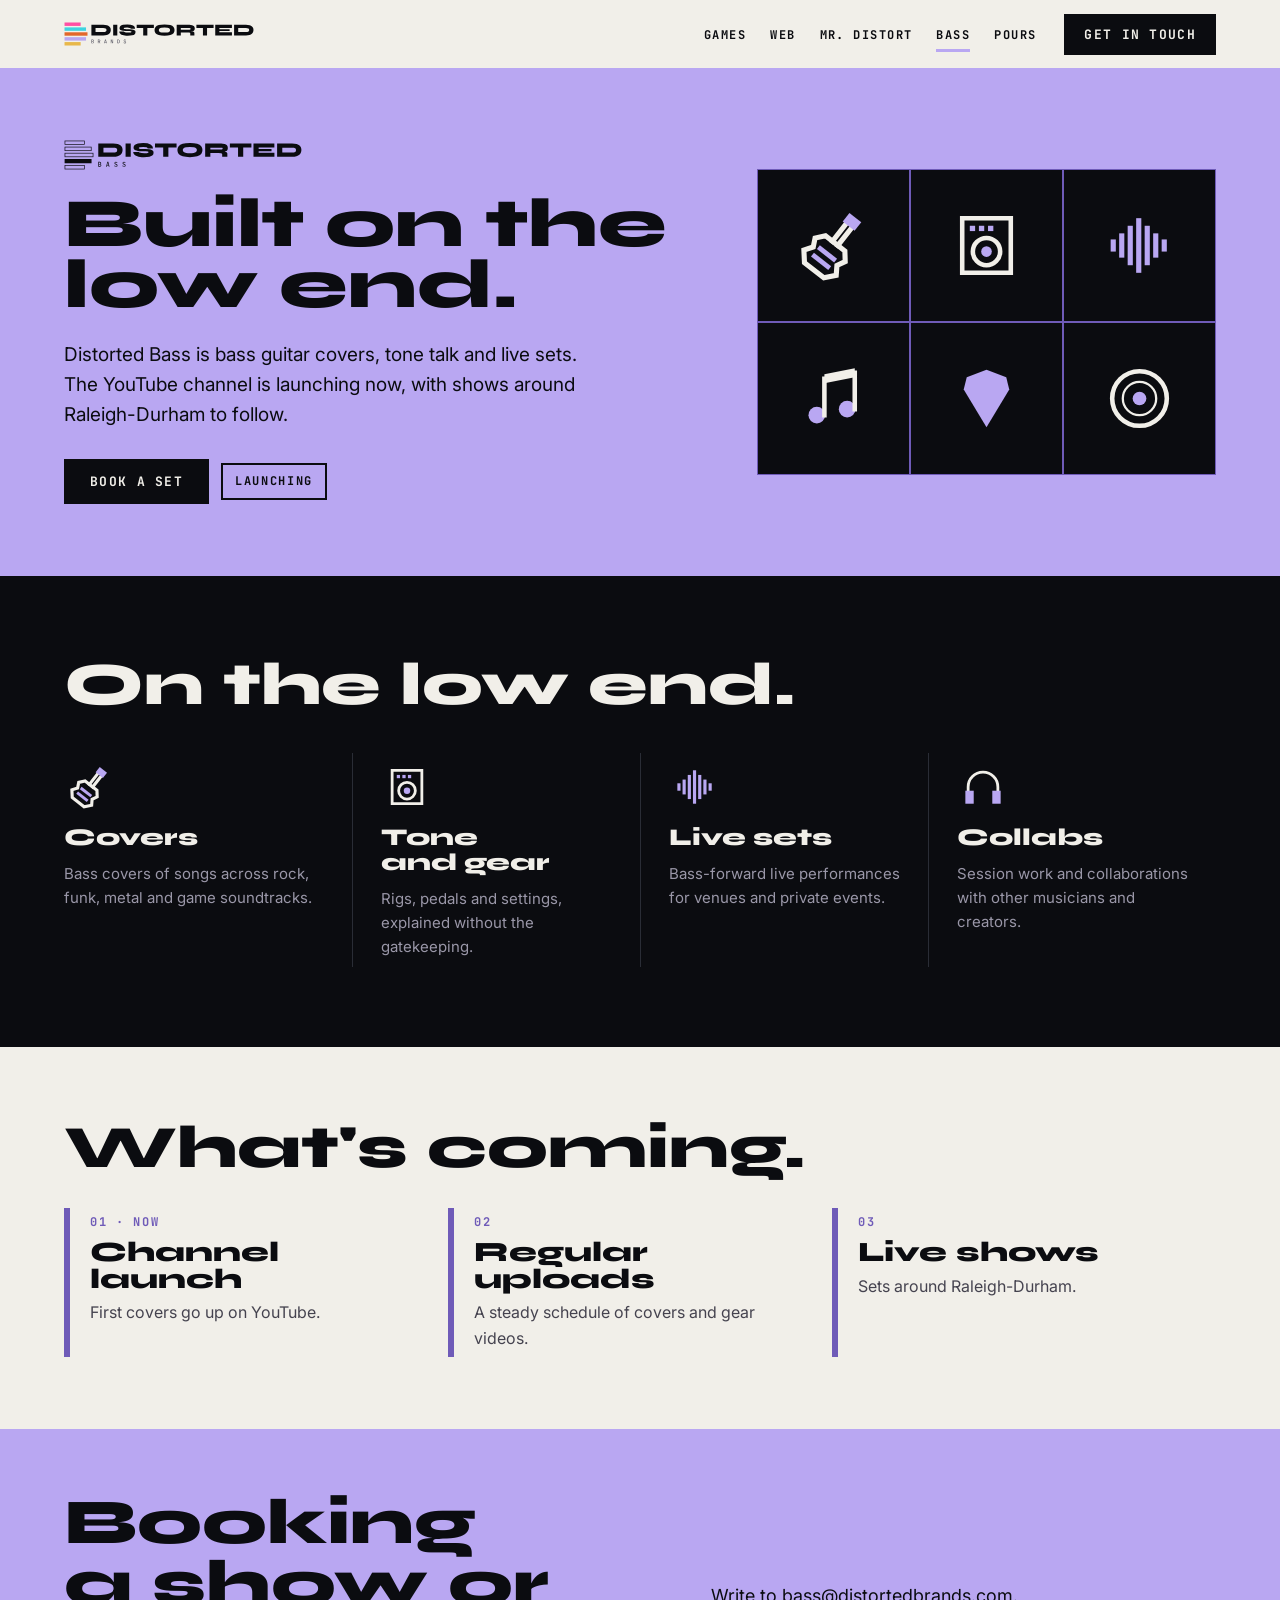
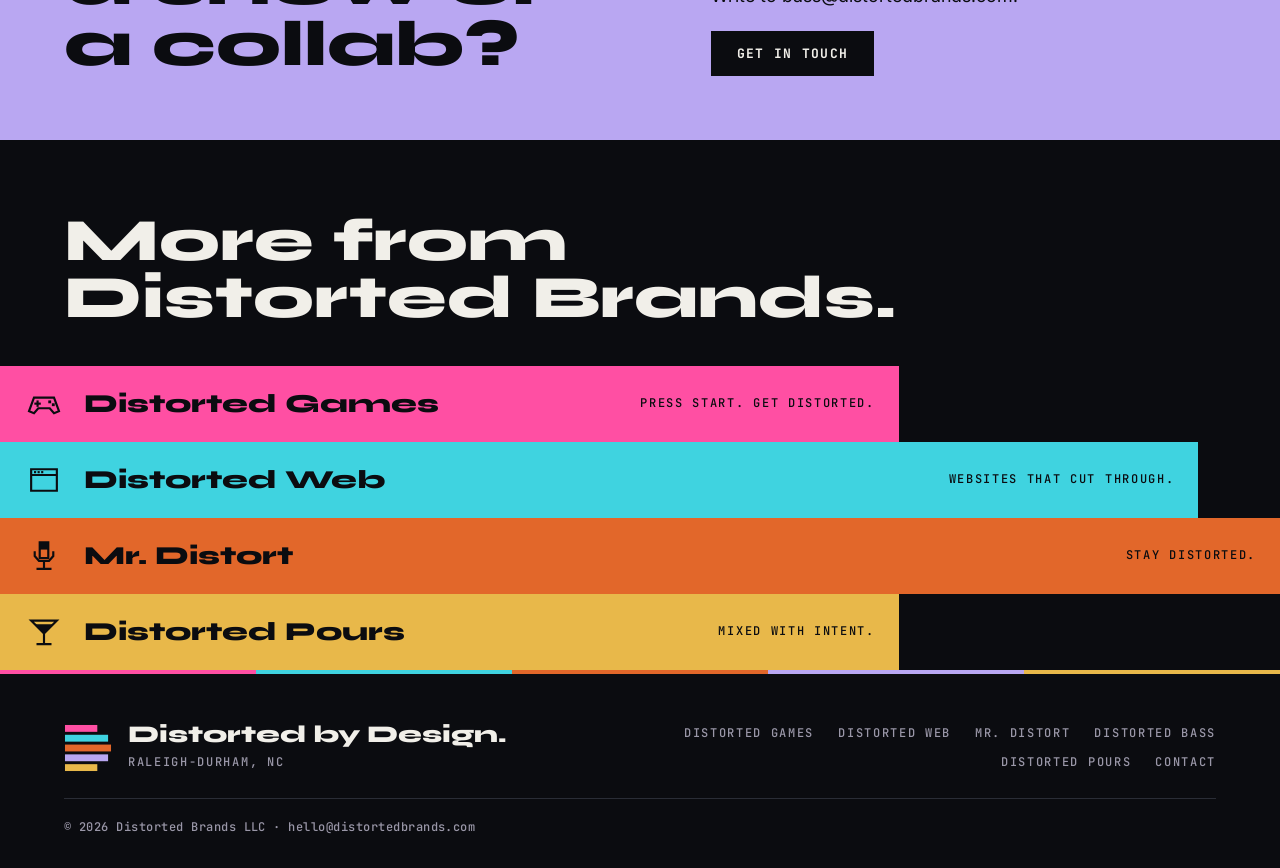
==== bass/index.html @ dc7b3788 "First build of distortedbrands.com (Spectrum look) Home, five brand pages, contact with Netlify Form" ====
<!DOCTYPE html>
<html lang="en">
<head>
  <meta charset="UTF-8">
  <meta name="viewport" content="width=device-width, initial-scale=1, viewport-fit=cover">
  <title>Distorted Bass · Distorted Brands</title>
  <meta name="description" content="Distorted Bass: bass guitar covers, gear talk and live sets from Raleigh-Durham, NC. Built on the low end.">
  <meta name="theme-color" content="#B9A7F2">
  <link rel="canonical" href="https://distortedbrands.com/bass/">
  <meta property="og:type" content="website">
  <meta property="og:title" content="Distorted Bass · Distorted Brands">
  <meta property="og:description" content="Distorted Bass: bass guitar covers, gear talk and live sets from Raleigh-Durham, NC. Built on the low end.">
  <meta property="og:url" content="https://distortedbrands.com/bass/">
  <meta property="og:image" content="https://distortedbrands.com/assets/social/distorted-bass-link-preview.png">
  <meta name="twitter:card" content="summary_large_image">
  <link rel="icon" href="/favicon.ico" sizes="any">
  <link rel="icon" href="/assets/icon.svg" type="image/svg+xml">
  <link rel="apple-touch-icon" href="/assets/apple-touch-icon.png">
  <link rel="preconnect" href="https://fonts.googleapis.com"><link rel="preconnect" href="https://fonts.gstatic.com" crossorigin><link href="https://fonts.googleapis.com/css2?family=Syne:wght@700;800&family=Inter:wght@400;500;600&family=JetBrains+Mono:wght@500;700&display=swap" rel="stylesheet">
  <link rel="stylesheet" href="/css/site.css">
</head>
<body>
<a class="skip" href="#main">Skip to content</a>
<header class="site-nav">
  <div class="wrap">
    <a class="logo" href="/" aria-label="Distorted Brands home"><img src="/assets/logos/distorted-brands-horizontal-color-on-light.svg" alt="Distorted Brands" width="190" height="24"></a>
    <button class="menu-btn" type="button" aria-expanded="false" aria-controls="menu"><span></span><span></span><span></span><b class="sr">Menu</b></button>
    <nav id="menu" aria-label="Main">
      <ul><li><a href="/games/" style="--c:#FF4FA3">Games</a></li><li><a href="/web/" style="--c:#3FD3E0">Web</a></li><li><a href="/mr-distort/" style="--c:#E2672A">Mr. Distort</a></li><li><a href="/bass/" style="--c:#B9A7F2" aria-current="page">Bass</a></li><li><a href="/pours/" style="--c:#E8B84A">Pours</a></li></ul>
      <a class="btn" href="/contact/">Get in touch</a>
    </nav>
  </div>
</header>
<main id="main">
<section class="bhero" style="--c:#B9A7F2;--deep:#6F5BB8">
  <div class="wrap">
    <div class="bhero-copy">
      <img class="bhero-logo" src="/assets/logos/distorted-bass-horizontal-black.svg" alt="Distorted Bass" height="30">
      <h1>Built on the low end.</h1>
      <p>Distorted Bass is bass guitar covers, tone talk and live sets. The YouTube channel is launching now, with shows around Raleigh-Durham to follow.</p>
      <div class="row"><a class="btn " href="/contact/?topic=bass">Book a set</a><span class="status mono">Launching</span></div>
    </div>
    <div class="tiles" aria-hidden="true"><div><img src="/assets/icons/distorted-bass-icon-bass-guitar-color-on-dark.svg" alt="" width="64" height="64"></div><div><img src="/assets/icons/distorted-bass-icon-amp-color-on-dark.svg" alt="" width="64" height="64"></div><div><img src="/assets/icons/distorted-bass-icon-sound-wave-color-on-dark.svg" alt="" width="64" height="64"></div><div><img src="/assets/icons/distorted-bass-icon-notes-color-on-dark.svg" alt="" width="64" height="64"></div><div><img src="/assets/icons/distorted-bass-icon-pick-color-on-dark.svg" alt="" width="64" height="64"></div><div><img src="/assets/icons/distorted-bass-icon-vinyl-color-on-dark.svg" alt="" width="64" height="64"></div></div>
  </div>
</section><section class="block">
  <div class="wrap"><h2 class="t">On the low end.</h2><div class="cards" style="--c:#B9A7F2"><div><img src="/assets/icons/distorted-bass-icon-bass-guitar-color-on-dark.svg" alt="" width="52" height="52"><h3>Covers</h3><p>Bass covers of songs across rock, funk, metal and game soundtracks.</p></div><div><img src="/assets/icons/distorted-bass-icon-amp-color-on-dark.svg" alt="" width="52" height="52"><h3>Tone and gear</h3><p>Rigs, pedals and settings, explained without the gatekeeping.</p></div><div><img src="/assets/icons/distorted-bass-icon-sound-wave-color-on-dark.svg" alt="" width="52" height="52"><h3>Live sets</h3><p>Bass-forward live performances for venues and private events.</p></div><div><img src="/assets/icons/distorted-bass-icon-headphones-color-on-dark.svg" alt="" width="52" height="52"><h3>Collabs</h3><p>Session work and collaborations with other musicians and creators.</p></div></div></div>
</section><section class="steps" style="--deep:#6F5BB8">
  <div class="wrap"><h2 class="t">What's coming.</h2><ol><li class="now"><span class="mono">01</span><h3>Channel launch</h3><p>First covers go up on YouTube.</p></li><li><span class="mono">02</span><h3>Regular uploads</h3><p>A steady schedule of covers and gear videos.</p></li><li><span class="mono">03</span><h3>Live shows</h3><p>Sets around Raleigh-Durham.</p></li></ol></div>
</section><section class="cta" style="--c:#B9A7F2">
  <div class="wrap">
    <h2>Booking a show or a collab?</h2>
    <div><p>Write to bass@distortedbrands.com.</p><a class="btn " href="/contact/?topic=bass">Get in touch</a></div>
  </div>
</section><section class="others">
  <div class="wrap"><h2 class="t">More from Distorted Brands.</h2></div>
  <div class="others-list"><a href="/games/" style="--c:#FF4FA3;--bar:66"><img src="/assets/icons/distorted-games-icon-controller-black.svg" alt="" width="40" height="40"><span>Distorted Games</span><em class="mono">Press start. Get distorted.</em></a><a href="/web/" style="--c:#3FD3E0;--bar:88"><img src="/assets/icons/distorted-web-icon-browser-black.svg" alt="" width="40" height="40"><span>Distorted Web</span><em class="mono">Websites that cut through.</em></a><a href="/mr-distort/" style="--c:#E2672A;--bar:94"><img src="/assets/icons/mr-distort-icon-microphone-black.svg" alt="" width="40" height="40"><span>Mr. Distort</span><em class="mono">Stay distorted.</em></a><a href="/pours/" style="--c:#E8B84A;--bar:66"><img src="/assets/icons/distorted-pours-icon-martini-black.svg" alt="" width="40" height="40"><span>Distorted Pours</span><em class="mono">Mixed with intent.</em></a></div>
</section></main>
<div class="spec" aria-hidden="true"><i></i><i></i><i></i><i></i><i></i></div>
<footer class="site-foot">
  <div class="wrap">
    <div class="foot-id">
      <img src="/assets/logos/distorted-brands-mark-color-on-dark.svg" alt="" width="48" height="48">
      <div><strong>Distorted by Design.</strong><span class="mono fog">Raleigh-Durham, NC</span></div>
    </div>
    <nav class="foot-links mono" aria-label="Brands"><a href="/games/">Distorted Games</a><a href="/web/">Distorted Web</a><a href="/mr-distort/">Mr. Distort</a><a href="/bass/">Distorted Bass</a><a href="/pours/">Distorted Pours</a><a href="/contact/">Contact</a></nav>
    <p class="mono fog legal">© 2026 Distorted Brands LLC · <a href="mailto:hello@distortedbrands.com">hello@distortedbrands.com</a></p>
  </div>
</footer>
<script src="/js/site.js"></script>
</body>
</html>
---- css/site.css ----
/* Distorted Brands — Look C "Spectrum".
   Parent is mono (ink, graphite, bone, fog). Color arrives only as full-bleed brand bands. */
:root {
  color-scheme: dark;
  --ink: #0B0C10;
  --panel: #14161c;
  --graphite: #2A2D36;
  --bone: #F1EFE9;
  --fog: #9A97A8;
  --games: #FF4FA3;
  --web: #3FD3E0;
  --distort: #E2672A;
  --bass: #B9A7F2;
  --pours: #E8B84A;
  --display: "Syne", "Arial Black", system-ui, sans-serif;
  --body: "Inter", system-ui, -apple-system, "Segoe UI", sans-serif;
  --mono: "JetBrains Mono", ui-monospace, Menlo, monospace;
  --gutter: max(24px, env(safe-area-inset-left, 0px));
}

*, *::before, *::after { box-sizing: border-box; }
html { scroll-behavior: smooth; }
body { margin: 0; background: var(--ink); color: var(--bone); font: 400 16px/1.6 var(--body); -webkit-font-smoothing: antialiased; }
img { display: block; max-width: 100%; height: auto; }
a { color: inherit; text-decoration: none; }
p { margin: 0; }
h1, h2, h3 { margin: 0; font-family: var(--display); font-weight: 800; line-height: .95; text-wrap: balance; }
:focus-visible { outline: 2px solid var(--bone); outline-offset: 3px; }
.wrap { max-width: 1200px; margin: 0 auto; padding-left: var(--gutter); padding-right: max(24px, env(safe-area-inset-right, 0px)); }
.mono { font: 500 12px/1.4 var(--mono); letter-spacing: .14em; text-transform: uppercase; }
.fog { color: var(--fog); }
.sr { position: absolute; width: 1px; height: 1px; overflow: hidden; clip: rect(0 0 0 0); white-space: nowrap; }
.hp { display: none; }
.skip { position: absolute; left: -999px; top: 8px; z-index: 50; background: var(--bone); color: var(--ink); padding: 8px 12px; }
.skip:focus { left: 8px; }
.row { display: flex; flex-wrap: wrap; align-items: center; gap: 12px; }

.spec { display: grid; grid-template-columns: repeat(5, 1fr); height: 4px; }
.spec i:nth-child(1) { background: var(--games); }
.spec i:nth-child(2) { background: var(--web); }
.spec i:nth-child(3) { background: var(--distort); }
.spec i:nth-child(4) { background: var(--bass); }
.spec i:nth-child(5) { background: var(--pours); }

/* buttons: square ends, like the bars */
.btn {
  display: inline-flex; align-items: center; justify-content: center;
  padding: 14px 24px; border: 2px solid var(--ink);
  font: 700 13px/1 var(--mono); letter-spacing: .1em; text-transform: uppercase;
  background: var(--ink); color: var(--bone); cursor: pointer;
  transition: background .15s, color .15s;
}
.btn:hover { background: transparent; color: var(--ink); }
.btn.light { background: var(--bone); color: var(--ink); border-color: var(--bone); }
.btn.light:hover { background: transparent; color: var(--bone); }
.btn.ghost { background: transparent; color: var(--bone); border-color: var(--bone); }
.btn.ghost:hover { background: var(--bone); color: var(--ink); }

/* nav */
.site-nav { position: sticky; top: 0; z-index: 20; background: var(--bone); color: var(--ink); padding-top: env(safe-area-inset-top, 0px); }
.site-nav .wrap { display: flex; align-items: center; gap: 24px; min-height: 68px; }
.logo img { width: 190px; }
.site-nav nav { margin-left: auto; display: flex; align-items: center; gap: 28px; }
.site-nav ul { display: flex; gap: 24px; list-style: none; margin: 0; padding: 0; }
.site-nav ul a { font: 700 12px var(--mono); letter-spacing: .12em; text-transform: uppercase; padding-block: 6px; border-bottom: 3px solid transparent; }
.site-nav ul a:hover, .site-nav ul a[aria-current] { border-bottom-color: var(--c); }
.site-nav .btn { padding: 12px 18px; }
.site-nav .btn[aria-current] { background: transparent; color: var(--ink); }
.menu-btn { display: none; margin-left: auto; width: 44px; height: 44px; background: none; border: 0; padding: 10px; cursor: pointer; }
.menu-btn span { display: block; height: 3px; margin-block: 5px; background: var(--ink); }
.menu-btn span:nth-child(1) { width: 66%; } .menu-btn span:nth-child(2) { width: 94%; } .menu-btn span:nth-child(3) { width: 66%; }
@media (max-width: 960px) {
  .menu-btn { display: block; }
  .site-nav nav { display: none; position: absolute; left: 0; right: 0; top: 100%; background: var(--bone); flex-direction: column; align-items: stretch; gap: 0; padding: 8px var(--gutter) 24px; border-top: 1px solid #d6d3cb; }
  .site-nav nav.open { display: flex; }
  .site-nav ul { flex-direction: column; gap: 0; }
  .site-nav ul a { display: block; padding: 14px 0 14px 14px; border-bottom: 0; border-left: 6px solid var(--c); margin-bottom: 6px; font-size: 14px; }
  .site-nav .btn { margin-top: 12px; }
  .logo img { width: 160px; }
}

/* home hero */
.hero { display: grid; grid-template-columns: minmax(0, 1fr) minmax(0, 1fr); min-height: 600px; }
.hero-copy { padding: 64px 40px 56px max(var(--gutter), calc((100vw - 1200px) / 2 + 24px)); display: flex; flex-direction: column; justify-content: space-between; gap: 40px; }
.hero h1 { font-size: clamp(40px, 4.6vw, 72px); line-height: .88; }
.hero-copy p { font-size: 19px; color: var(--fog); max-width: 40ch; margin-block: 24px 28px; }
.hero-bars { display: grid; grid-template-rows: repeat(5, 1fr); }
.hero-bars a { display: flex; align-items: center; gap: 20px; padding: 18px 36px; min-height: 76px; background: var(--c); color: var(--ink); width: calc(var(--bar) / 94 * 100%); transition: width .25s ease; }
.hero-bars a:hover { width: 100%; }
.hero-bars img { width: 44px; }
.hero-bars span { font: 800 clamp(22px, 2.4vw, 32px)/1 var(--display); }
.hero-bars i { margin-left: auto; font-style: normal; font: 700 20px var(--mono); }
@media (max-width: 860px) {
  .hero { grid-template-columns: minmax(0, 1fr); min-height: 0; }
  .hero-copy { padding: 48px var(--gutter) 48px; }
  .hero-bars a { min-height: 64px; padding: 14px var(--gutter); }
}

/* brand bands */
.band { display: block; background: var(--c); color: var(--ink); }
.band .wrap { display: grid; grid-template-columns: 88px minmax(0, 1.1fr) minmax(0, 1.3fr) auto; gap: 40px; align-items: center; padding-block: 44px; }
.band h2 { font-size: clamp(32px, 3.6vw, 46px); }
.band .tag { font: 800 21px/1.2 var(--display); margin-bottom: 4px; }
.band-meta { display: grid; gap: 4px; text-align: right; font-weight: 700; }
.band .go { margin-top: 8px; }
.band:hover .go { text-decoration: underline; text-underline-offset: 4px; }
@media (max-width: 860px) {
  .band .wrap { grid-template-columns: 56px 1fr; gap: 16px 20px; padding-block: 32px; }
  .band-icon { width: 56px; }
  .band-copy, .band-meta { grid-column: 1 / -1; }
  .band-meta { text-align: left; grid-auto-flow: column; justify-content: start; gap: 20px; }
}

/* generic sections */
.block { padding-block: 80px; }
h2.t { font-size: clamp(36px, 5vw, 60px); margin-bottom: 40px; }
.paths { display: grid; grid-template-columns: repeat(3, 1fr); }
.paths > div { display: grid; gap: 14px; align-content: start; padding: 40px 32px; border-left: 1px solid var(--graphite); }
.paths > div:first-child { border-left: 0; padding-left: 0; }
.paths img { width: 56px; }
.paths h3 { font-size: 28px; }
.paths p { color: var(--fog); }
.addr { color: var(--c); text-transform: none; letter-spacing: .02em; font-size: 14px; }
.addr:hover { text-decoration: underline; }
@media (max-width: 860px) {
  .paths { grid-template-columns: 1fr; }
  .paths > div { padding: 28px 0; border-left: 0; border-top: 1px solid var(--graphite); }
}

/* brand page hero */
.bhero { background: var(--c); color: var(--ink); }
.bhero .wrap { display: grid; grid-template-columns: minmax(0, 1.25fr) minmax(0, .9fr); gap: 56px; align-items: center; padding-block: 72px; }
.bhero-logo { height: 30px; width: auto; }
.bhero h1 { font-size: clamp(38px, 5.4vw, 84px); line-height: .88; margin-block: 24px; }
.bhero p { font-size: 19px; max-width: 44ch; margin-bottom: 28px; }
.status { padding: 8px 12px; border: 2px solid var(--ink); font-weight: 700; }
.tiles { display: grid; grid-template-columns: repeat(3, 1fr); }
.tiles div { aspect-ratio: 1; display: grid; place-items: center; background: var(--ink); border: 1px solid var(--deep); }
.tiles img { width: 56%; }
@media (max-width: 860px) {
  .bhero .wrap { grid-template-columns: minmax(0, 1fr); padding-block: 48px; gap: 40px; }
  .tiles { max-width: 360px; }
}

.cards { display: grid; grid-template-columns: repeat(4, 1fr); }
.cards > div { display: grid; gap: 12px; align-content: start; padding: 8px 28px 8px 28px; border-left: 1px solid var(--graphite); }
.cards > div:first-child { padding-left: 0; border-left: 0; }
.cards img { width: 52px; }
.cards h3 { font-size: 24px; line-height: 1.05; }
.cards p { color: var(--fog); font-size: 15px; }
@media (max-width: 960px) {
  .cards { grid-template-columns: 1fr 1fr; gap: 40px 0; }
  .cards > div:nth-child(3) { padding-left: 0; border-left: 0; }
}
@media (max-width: 560px) {
  .cards { grid-template-columns: 1fr; gap: 32px; }
  .cards > div { padding: 0; border-left: 0; }
}

.steps { background: var(--bone); color: var(--ink); padding-block: 72px; }
.steps h2.t { margin-bottom: 12px; }
.steps .note { color: #5d5b68; margin-bottom: 32px; }
.steps ol { list-style: none; margin: 32px 0 0; padding: 0; display: grid; grid-auto-flow: column; grid-auto-columns: 1fr; }
.steps li { border-left: 6px solid var(--deep); padding: 6px 24px 6px 20px; display: grid; gap: 8px; align-content: start; }
.steps li span { color: var(--deep); font-weight: 700; }
.steps li.now span::after { content: " · Now"; }
.steps li h3 { font-size: 28px; }
.steps li p { color: #45434f; }
@media (max-width: 760px) { .steps ol { grid-auto-flow: row; gap: 28px; } }

.works { display: grid; grid-template-columns: repeat(2, 1fr); }
.work { display: grid; gap: 6px; padding: 28px; background: var(--c); color: var(--ink); }
.work .shot { aspect-ratio: 16 / 9; background: var(--ink); margin-bottom: 14px; background-image: linear-gradient(#22252e 1px, transparent 1px); background-size: 100% 16px; }
.work h3 { font-size: 26px; }
a.work:hover h3 { text-decoration: underline; }
@media (max-width: 700px) { .works { grid-template-columns: 1fr; } }

.plats { display: grid; grid-template-columns: repeat(auto-fill, minmax(220px, 1fr)); gap: 1px; background: var(--graphite); border: 1px solid var(--graphite); }
.plats a { display: grid; gap: 6px; padding: 24px; background: var(--ink); position: relative; }
.plats a:hover { background: var(--c); color: var(--ink); }
.plats a:hover .mono { color: var(--ink); }
.plats .mono { color: var(--fog); }
.plats strong { font: 800 20px var(--display); }
.plats i { position: absolute; top: 20px; right: 20px; font-style: normal; }

.cta { background: var(--c); color: var(--ink); }
.cta .wrap { display: grid; grid-template-columns: 1.2fr 1fr; gap: 40px; align-items: end; padding-block: 64px; }
.cta h2 { font-size: clamp(36px, 5vw, 64px); }
.cta p { font-size: 18px; margin-bottom: 20px; }
@media (max-width: 760px) { .cta .wrap { grid-template-columns: 1fr; } }

.others { padding-top: 72px; }
.others-list a { display: flex; align-items: center; gap: 20px; padding: 18px var(--gutter); background: var(--c); color: var(--ink); width: calc(var(--bar) / 94 * 100%); min-width: min(100%, 520px); margin-bottom: 0; transition: width .25s ease; }
.others-list a:hover { width: 100%; }
.others-list img { width: 40px; }
.others-list span { font: 800 26px/1 var(--display); }
.others-list em { margin-left: auto; font-style: normal; }
@media (max-width: 760px) { .others-list a { width: 100%; } .others-list em { display: none; } }

.list-band { background: var(--c); color: var(--ink); }
.list-band .wrap { display: grid; grid-template-columns: minmax(0, 1fr) minmax(0, 1fr); gap: 40px; align-items: center; padding-block: 64px; }
.list-band h2 { font-size: clamp(36px, 5vw, 56px); margin-bottom: 12px; }
.inline-form { display: flex; gap: 0; }
.inline-form input { flex: 1; min-width: 0; padding: 14px 16px; border: 2px solid var(--ink); background: var(--bone); color: var(--ink); font: 16px var(--body); border-radius: 0; }
@media (max-width: 760px) { .list-band .wrap { grid-template-columns: minmax(0, 1fr); } }

/* contact */
.phead .wrap { display: grid; grid-template-columns: 1fr 1fr; gap: 48px; align-items: end; padding-block: 88px 56px; }
.phead h1 { font-size: clamp(64px, 10vw, 128px); line-height: .86; }
.phead p { font-size: 20px; color: var(--fog); max-width: 40ch; }
.phead.short .wrap { grid-template-columns: 1fr; gap: 24px; padding-block: 96px; }
@media (max-width: 760px) { .phead .wrap { grid-template-columns: 1fr; gap: 24px; padding-block: 56px 40px; } }

.inboxes { display: grid; grid-template-columns: repeat(5, 1fr); }
.inboxes > div { display: flex; flex-direction: column; gap: 16px; justify-content: space-between; min-height: 220px; padding: 28px 24px; background: var(--c); color: var(--ink); }
.inboxes a { font: 400 15px/1.3 var(--display); word-break: break-word; }
.inboxes a b { display: block; font-size: 30px; font-weight: 800; }
.inboxes a:hover { text-decoration: underline; }
.copy { align-self: flex-start; background: none; border: 2px solid var(--ink); color: var(--ink); padding: 6px 10px; cursor: pointer; font-weight: 700; }
.copy:hover { background: var(--ink); color: var(--bone); }
@media (max-width: 960px) { .inboxes { grid-template-columns: 1fr 1fr; } .inboxes > div { min-height: 0; } }
@media (max-width: 520px) { .inboxes { grid-template-columns: 1fr; } }

.form-wrap { display: grid; grid-template-columns: 1fr 1.5fr; gap: 56px; }
@media (max-width: 860px) { .form-wrap { grid-template-columns: 1fr; gap: 0; } }
.form { display: grid; gap: 18px; }
.form label { display: grid; gap: 8px; }
.form .two { display: grid; grid-template-columns: 1fr 1fr; gap: 18px; }
.form input, .form select, .form textarea {
  width: 100%; padding: 14px; font: 16px var(--body); color: var(--bone);
  background: var(--panel); border: 0; border-left: 4px solid var(--bone); border-radius: 0;
}
.form textarea { min-height: 160px; resize: vertical; }
.form input:focus, .form select:focus, .form textarea:focus { outline: none; background: #1b1e26; border-left-color: var(--web); }
@media (max-width: 520px) { .form .two { grid-template-columns: 1fr; } }

/* footer */
.site-foot .wrap { display: grid; grid-template-columns: auto 1fr; gap: 24px 40px; align-items: center; padding-block: 48px calc(32px + env(safe-area-inset-bottom, 0px)); }
.foot-id { display: flex; align-items: center; gap: 16px; }
.foot-id img { width: 48px; }
.foot-id strong { display: block; font: 800 24px/1.1 var(--display); }
.foot-links { display: flex; flex-wrap: wrap; justify-content: flex-end; gap: 12px 24px; color: var(--fog); }
.foot-links a:hover { color: var(--bone); }
.legal { grid-column: 1 / -1; border-top: 1px solid var(--graphite); padding-top: 20px; text-transform: none; letter-spacing: .04em; }
.legal a:hover { color: var(--bone); }
@media (max-width: 760px) { .site-foot .wrap { grid-template-columns: 1fr; } .foot-links { justify-content: flex-start; } }

@media (prefers-reduced-motion: reduce) {
  html { scroll-behavior: auto; }
  * { transition: none !important; }
}
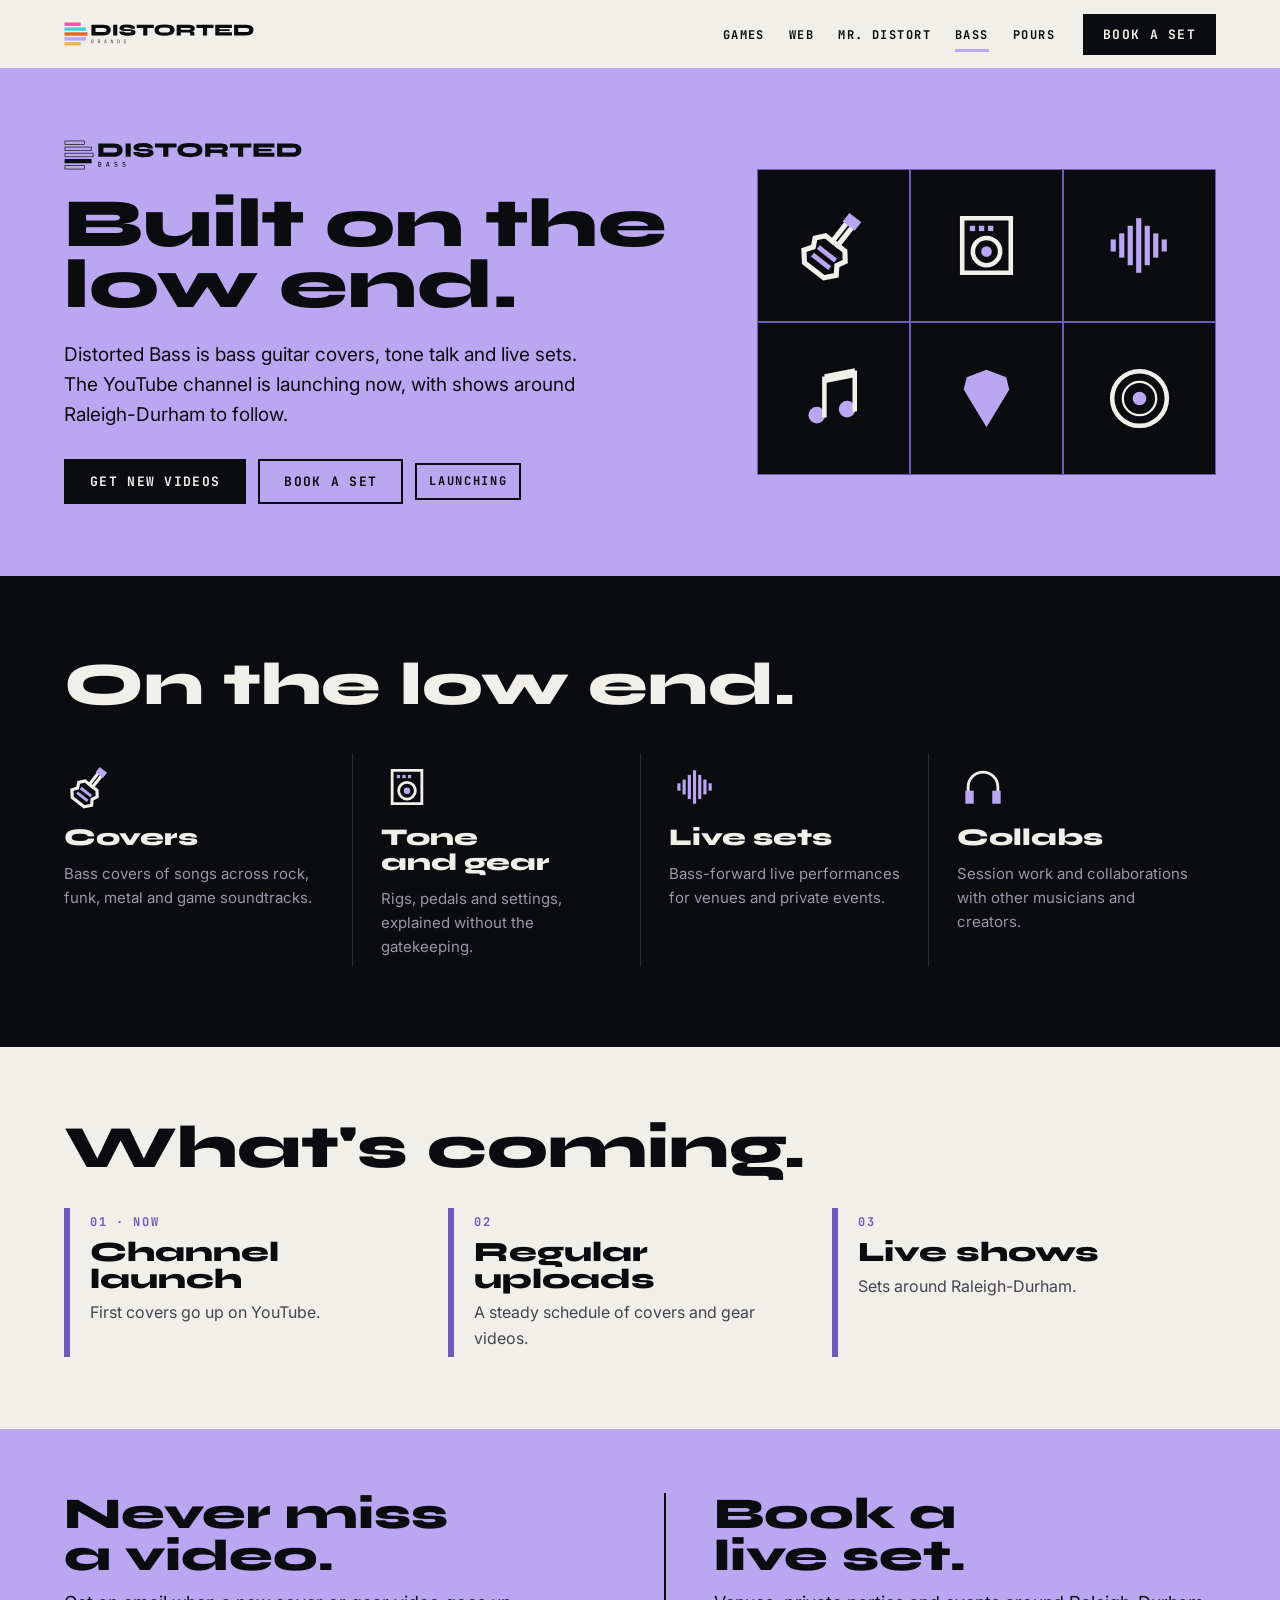
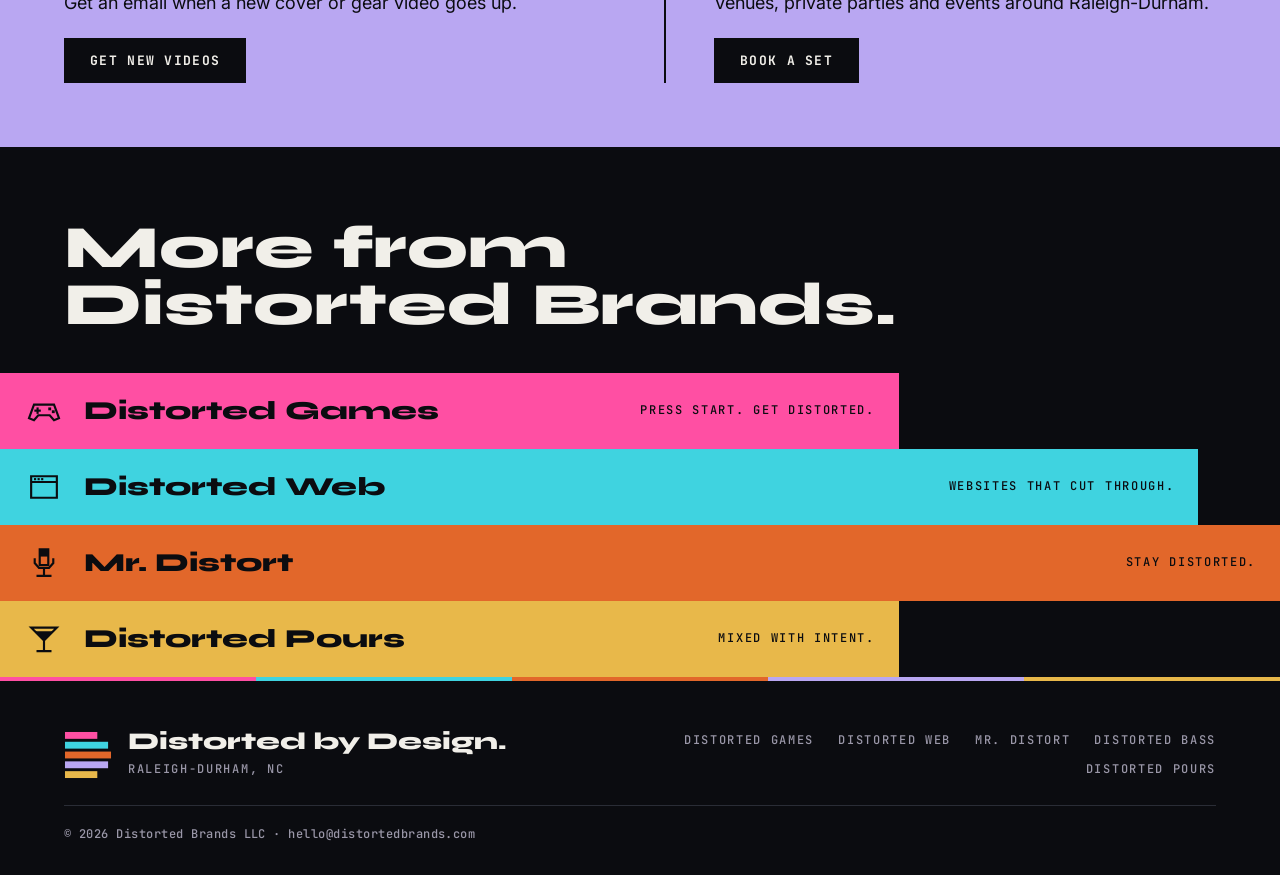
==== commit 80f28b12: "Replace contact page with brand pop-up forms Each brand page now opens its own Netlify form in a pop" ====
--- a/bass/index.html
+++ b/bass/index.html
@@ -27,7 +27,7 @@
     <button class="menu-btn" type="button" aria-expanded="false" aria-controls="menu"><span></span><span></span><span></span><b class="sr">Menu</b></button>
     <nav id="menu" aria-label="Main">
       <ul><li><a href="/games/" style="--c:#FF4FA3">Games</a></li><li><a href="/web/" style="--c:#3FD3E0">Web</a></li><li><a href="/mr-distort/" style="--c:#E2672A">Mr. Distort</a></li><li><a href="/bass/" style="--c:#B9A7F2" aria-current="page">Bass</a></li><li><a href="/pours/" style="--c:#E8B84A">Pours</a></li></ul>
-      <a class="btn" href="/contact/">Get in touch</a>
+      <button class="btn" type="button" data-open="book">Book a set</button>
     </nav>
   </div>
 </header>
@@ -38,7 +38,7 @@
       <img class="bhero-logo" src="/assets/logos/distorted-bass-horizontal-black.svg" alt="Distorted Bass" height="30">
       <h1>Built on the low end.</h1>
       <p>Distorted Bass is bass guitar covers, tone talk and live sets. The YouTube channel is launching now, with shows around Raleigh-Durham to follow.</p>
-      <div class="row"><a class="btn " href="/contact/?topic=bass">Book a set</a><span class="status mono">Launching</span></div>
+      <div class="row"><button class="btn " type="button" data-open="updates">Get new videos</button><button class="btn ghost-ink" type="button" data-open="book">Book a set</button><span class="status mono">Launching</span></div>
     </div>
     <div class="tiles" aria-hidden="true"><div><img src="/assets/icons/distorted-bass-icon-bass-guitar-color-on-dark.svg" alt="" width="64" height="64"></div><div><img src="/assets/icons/distorted-bass-icon-amp-color-on-dark.svg" alt="" width="64" height="64"></div><div><img src="/assets/icons/distorted-bass-icon-sound-wave-color-on-dark.svg" alt="" width="64" height="64"></div><div><img src="/assets/icons/distorted-bass-icon-notes-color-on-dark.svg" alt="" width="64" height="64"></div><div><img src="/assets/icons/distorted-bass-icon-pick-color-on-dark.svg" alt="" width="64" height="64"></div><div><img src="/assets/icons/distorted-bass-icon-vinyl-color-on-dark.svg" alt="" width="64" height="64"></div></div>
   </div>
@@ -46,15 +46,54 @@
   <div class="wrap"><h2 class="t">On the low end.</h2><div class="cards" style="--c:#B9A7F2"><div><img src="/assets/icons/distorted-bass-icon-bass-guitar-color-on-dark.svg" alt="" width="52" height="52"><h3>Covers</h3><p>Bass covers of songs across rock, funk, metal and game soundtracks.</p></div><div><img src="/assets/icons/distorted-bass-icon-amp-color-on-dark.svg" alt="" width="52" height="52"><h3>Tone and gear</h3><p>Rigs, pedals and settings, explained without the gatekeeping.</p></div><div><img src="/assets/icons/distorted-bass-icon-sound-wave-color-on-dark.svg" alt="" width="52" height="52"><h3>Live sets</h3><p>Bass-forward live performances for venues and private events.</p></div><div><img src="/assets/icons/distorted-bass-icon-headphones-color-on-dark.svg" alt="" width="52" height="52"><h3>Collabs</h3><p>Session work and collaborations with other musicians and creators.</p></div></div></div>
 </section><section class="steps" style="--deep:#6F5BB8">
   <div class="wrap"><h2 class="t">What's coming.</h2><ol><li class="now"><span class="mono">01</span><h3>Channel launch</h3><p>First covers go up on YouTube.</p></li><li><span class="mono">02</span><h3>Regular uploads</h3><p>A steady schedule of covers and gear videos.</p></li><li><span class="mono">03</span><h3>Live shows</h3><p>Sets around Raleigh-Durham.</p></li></ol></div>
-</section><section class="cta" style="--c:#B9A7F2">
+</section><section class="cta split" style="--c:#B9A7F2">
   <div class="wrap">
-    <h2>Booking a show or a collab?</h2>
-    <div><p>Write to bass@distortedbrands.com.</p><a class="btn " href="/contact/?topic=bass">Get in touch</a></div>
+    <div><h2>Never miss a video.</h2><p>Get an email when a new cover or gear video goes up.</p><button class="btn " type="button" data-open="updates">Get new videos</button></div>
+    <div><h2>Book a live set.</h2><p>Venues, private parties and events around Raleigh-Durham.</p><button class="btn " type="button" data-open="book">Book a set</button></div>
   </div>
 </section><section class="others">
   <div class="wrap"><h2 class="t">More from Distorted Brands.</h2></div>
   <div class="others-list"><a href="/games/" style="--c:#FF4FA3;--bar:66"><img src="/assets/icons/distorted-games-icon-controller-black.svg" alt="" width="40" height="40"><span>Distorted Games</span><em class="mono">Press start. Get distorted.</em></a><a href="/web/" style="--c:#3FD3E0;--bar:88"><img src="/assets/icons/distorted-web-icon-browser-black.svg" alt="" width="40" height="40"><span>Distorted Web</span><em class="mono">Websites that cut through.</em></a><a href="/mr-distort/" style="--c:#E2672A;--bar:94"><img src="/assets/icons/mr-distort-icon-microphone-black.svg" alt="" width="40" height="40"><span>Mr. Distort</span><em class="mono">Stay distorted.</em></a><a href="/pours/" style="--c:#E8B84A;--bar:66"><img src="/assets/icons/distorted-pours-icon-martini-black.svg" alt="" width="40" height="40"><span>Distorted Pours</span><em class="mono">Mixed with intent.</em></a></div>
 </section></main>
+<dialog class="modal" id="updates" aria-labelledby="updates-title" style="--c:#B9A7F2;--deep:#6F5BB8">
+  <div class="modal-head">
+    <img src="/assets/icons/distorted-bass-icon-bass-guitar-black.svg" alt="" width="40" height="40">
+    <div><span class="mono">Distorted Bass · Newsletter</span><h2 id="updates-title">Get new videos.</h2></div>
+    <button class="modal-x" type="button" data-close aria-label="Close">×</button>
+  </div>
+  <div class="modal-body">
+    <form name="bass-newsletter" method="POST" action="/thanks/" data-netlify="true" netlify-honeypot="bot-field" class="mform">
+      <input type="hidden" name="form-name" value="bass-newsletter">
+      <p class="hp"><label>Leave this empty <input name="bot-field"></label></p>
+      <p class="intro full">An email when a new cover, gear video or show date goes up. Nothing else.</p>
+      <label for="updates-name"><span class="mono">First name</span><input id="updates-name" name="first-name" type="text" autocomplete="given-name"></label><label for="updates-email"><span class="mono">Email <i aria-hidden="true">*</i></span><input id="updates-email" name="email" type="email" required autocomplete="email"></label><fieldset class="full"><legend class="mono">Send me</legend><div class="checks"><label class="check"><input type="checkbox" name="interests" value="New videos"><span>New videos</span></label><label class="check"><input type="checkbox" name="interests" value="Live show dates"><span>Live show dates</span></label></div></fieldset><p class="fine full">We only email about Distorted Bass. Unsubscribe anytime.</p>
+      <div class="full mform-foot"><button class="btn light" type="submit">Sign me up</button><p class="mform-status" role="status" aria-live="polite"></p></div>
+    </form>
+    <div class="done" hidden>
+      <h3>You're on the list.</h3><p>You'll get an email when the next video goes up.</p>
+      <button class="btn light" type="button" data-close>Close</button>
+    </div>
+  </div>
+</dialog><dialog class="modal" id="book" aria-labelledby="book-title" style="--c:#B9A7F2;--deep:#6F5BB8">
+  <div class="modal-head">
+    <img src="/assets/icons/distorted-bass-icon-bass-guitar-black.svg" alt="" width="40" height="40">
+    <div><span class="mono">Distorted Bass · Live performance</span><h2 id="book-title">Book a live set.</h2></div>
+    <button class="modal-x" type="button" data-close aria-label="Close">×</button>
+  </div>
+  <div class="modal-body">
+    <form name="bass-booking" method="POST" action="/thanks/" data-netlify="true" netlify-honeypot="bot-field" class="mform">
+      <input type="hidden" name="form-name" value="bass-booking">
+      <p class="hp"><label>Leave this empty <input name="bot-field"></label></p>
+      <p class="intro full">Tell me about the event and I'll get back to you with availability.</p>
+      <label for="b-name"><span class="mono">Name <i aria-hidden="true">*</i></span><input id="b-name" name="name" type="text" required autocomplete="name"></label><label for="b-email"><span class="mono">Email <i aria-hidden="true">*</i></span><input id="b-email" name="email" type="email" required autocomplete="email"></label><label for="b-type"><span class="mono">Type of event <i aria-hidden="true">*</i></span><select id="b-type" name="event-type" required><option value="">Choose one</option><option>Venue show</option><option>Private party</option><option>Corporate event</option><option>Festival</option><option>Something else</option></select></label><label for="b-date"><span class="mono">Event date</span><input id="b-date" name="event-date" type="date"></label><label for="b-where"><span class="mono">Venue or city</span><input id="b-where" name="location" type="text" placeholder="e.g. Durham, NC"></label><label for="b-len"><span class="mono">Set length</span><select id="b-len" name="set-length"><option value="">Choose one</option><option>About 30 minutes</option><option>About 1 hour</option><option>2 hours or more</option><option>Not sure yet</option></select></label><label for="b-budget"><span class="mono">Budget (optional)</span><input id="b-budget" name="budget" type="text"></label><label for="b-msg" class="full"><span class="mono">Event details <i aria-hidden="true">*</i></span><textarea id="b-msg" name="details" required placeholder="Crowd size, vibe, gear available..."></textarea></label>
+      <div class="full mform-foot"><button class="btn light" type="submit">Request a booking</button><p class="mform-status" role="status" aria-live="polite"></p></div>
+    </form>
+    <div class="done" hidden>
+      <h3>Request sent.</h3><p>Thanks! I'll reply with availability within a few days.</p>
+      <button class="btn light" type="button" data-close>Close</button>
+    </div>
+  </div>
+</dialog>
 <div class="spec" aria-hidden="true"><i></i><i></i><i></i><i></i><i></i></div>
 <footer class="site-foot">
   <div class="wrap">
@@ -62,7 +101,7 @@
       <img src="/assets/logos/distorted-brands-mark-color-on-dark.svg" alt="" width="48" height="48">
       <div><strong>Distorted by Design.</strong><span class="mono fog">Raleigh-Durham, NC</span></div>
     </div>
-    <nav class="foot-links mono" aria-label="Brands"><a href="/games/">Distorted Games</a><a href="/web/">Distorted Web</a><a href="/mr-distort/">Mr. Distort</a><a href="/bass/">Distorted Bass</a><a href="/pours/">Distorted Pours</a><a href="/contact/">Contact</a></nav>
+    <nav class="foot-links mono" aria-label="Brands"><a href="/games/">Distorted Games</a><a href="/web/">Distorted Web</a><a href="/mr-distort/">Mr. Distort</a><a href="/bass/">Distorted Bass</a><a href="/pours/">Distorted Pours</a></nav>
     <p class="mono fog legal">© 2026 Distorted Brands LLC · <a href="mailto:hello@distortedbrands.com">hello@distortedbrands.com</a></p>
   </div>
 </footer>
--- a/css/site.css
+++ b/css/site.css
@@ -30,7 +30,7 @@
 .mono { font: 500 12px/1.4 var(--mono); letter-spacing: .14em; text-transform: uppercase; }
 .fog { color: var(--fog); }
 .sr { position: absolute; width: 1px; height: 1px; overflow: hidden; clip: rect(0 0 0 0); white-space: nowrap; }
-.hp { display: none; }
+.hp, [hidden] { display: none !important; }
 .skip { position: absolute; left: -999px; top: 8px; z-index: 50; background: var(--bone); color: var(--ink); padding: 8px 12px; }
 .skip:focus { left: 8px; }
 .row { display: flex; flex-wrap: wrap; align-items: center; gap: 12px; }
@@ -79,36 +79,42 @@
   .logo img { width: 160px; }
 }
 
-/* home hero */
-.hero { display: grid; grid-template-columns: minmax(0, 1fr) minmax(0, 1fr); min-height: 600px; }
-.hero-copy { padding: 64px 40px 56px max(var(--gutter), calc((100vw - 1200px) / 2 + 24px)); display: flex; flex-direction: column; justify-content: space-between; gap: 40px; }
-.hero h1 { font-size: clamp(40px, 4.6vw, 72px); line-height: .88; }
+/* home hero: five bars floating on ink, lengths match the logo */
+.hero { display: grid; grid-template-columns: minmax(0, 1fr) minmax(0, 1fr); align-items: center; gap: 48px; max-width: 1200px; margin: 0 auto; padding: 72px max(24px, env(safe-area-inset-right, 0px)) 80px var(--gutter); }
+.hero-copy { display: flex; flex-direction: column; gap: 40px; min-width: 0; }
+.hero h1 { font-size: clamp(40px, 4.8vw, 72px); line-height: .88; }
 .hero-copy p { font-size: 19px; color: var(--fog); max-width: 40ch; margin-block: 24px 28px; }
-.hero-bars { display: grid; grid-template-rows: repeat(5, 1fr); }
-.hero-bars a { display: flex; align-items: center; gap: 20px; padding: 18px 36px; min-height: 76px; background: var(--c); color: var(--ink); width: calc(var(--bar) / 94 * 100%); transition: width .25s ease; }
-.hero-bars a:hover { width: 100%; }
-.hero-bars img { width: 44px; }
-.hero-bars span { font: 800 clamp(22px, 2.4vw, 32px)/1 var(--display); }
-.hero-bars i { margin-left: auto; font-style: normal; font: 700 20px var(--mono); }
+.hero-bars { display: grid; gap: 12px; }
+.hero-bars a { display: flex; align-items: center; gap: 16px; padding: 14px 24px; min-height: 64px; background: var(--c); color: var(--ink); width: calc(var(--bar) / 94 * 100%); transition: transform .2s ease; }
+.hero-bars a:hover { transform: translateX(10px); }
+.hero-bars img { width: 36px; }
+.hero-bars span { font: 800 clamp(20px, 2vw, 26px)/1 var(--display); }
+.hero-bars i { margin-left: auto; font-style: normal; font: 700 18px var(--mono); }
 @media (max-width: 860px) {
-  .hero { grid-template-columns: minmax(0, 1fr); min-height: 0; }
-  .hero-copy { padding: 48px var(--gutter) 48px; }
-  .hero-bars a { min-height: 64px; padding: 14px var(--gutter); }
-}
-
-/* brand bands */
-.band { display: block; background: var(--c); color: var(--ink); }
-.band .wrap { display: grid; grid-template-columns: 88px minmax(0, 1.1fr) minmax(0, 1.3fr) auto; gap: 40px; align-items: center; padding-block: 44px; }
-.band h2 { font-size: clamp(32px, 3.6vw, 46px); }
-.band .tag { font: 800 21px/1.2 var(--display); margin-bottom: 4px; }
-.band-meta { display: grid; gap: 4px; text-align: right; font-weight: 700; }
-.band .go { margin-top: 8px; }
-.band:hover .go { text-decoration: underline; text-underline-offset: 4px; }
-@media (max-width: 860px) {
-  .band .wrap { grid-template-columns: 56px 1fr; gap: 16px 20px; padding-block: 32px; }
-  .band-icon { width: 56px; }
-  .band-copy, .band-meta { grid-column: 1 / -1; }
-  .band-meta { text-align: left; grid-auto-flow: column; justify-content: start; gap: 20px; }
+  .hero { grid-template-columns: minmax(0, 1fr); padding-block: 48px 56px; gap: 40px; }
+  .hero-bars a { min-height: 56px; padding: 12px 20px; }
+}
+
+/* brand tiles on the bars pattern */
+.brand-grid { padding-block: 88px; background: linear-gradient(rgba(11,12,16,.55), rgba(11,12,16,.55)), #08090c url("/assets/bars-pattern.svg") center / 300px auto repeat; border-block: 1px solid var(--graphite); }
+.tile-row { display: grid; grid-template-columns: repeat(5, minmax(0, 1fr)); gap: 16px; }
+.tile { aspect-ratio: 1; display: flex; flex-direction: column; justify-content: space-between; gap: 8px; padding: 18px; background: var(--c); color: var(--ink); box-shadow: 0 0 0 1px rgba(0,0,0,.4), 0 18px 40px rgba(0,0,0,.45); transition: transform .2s ease; }
+.tile:hover { transform: translateY(-6px); }
+.tile-top { display: flex; justify-content: space-between; align-items: flex-start; gap: 8px; }
+.tile-top img { width: 44px; }
+.tile-top span { font-size: 10px; font-weight: 700; text-align: right; }
+.tile h3 { font-size: clamp(18px, 1.6vw, 23px); line-height: 1; }
+.tile .tag { font: 600 13px/1.3 var(--body); margin-top: 6px; }
+.tile .go { font-weight: 700; }
+.tile:hover .go { text-decoration: underline; text-underline-offset: 4px; }
+@media (max-width: 1080px) {
+  .tile-row { grid-template-columns: repeat(2, minmax(0, 1fr)); }
+  .tile:last-child { grid-column: 1 / -1; aspect-ratio: auto; min-height: 200px; }
+}
+@media (max-width: 480px) {
+  .tile { padding: 16px; }
+  .tile-top img { width: 40px; }
+  .tile .tag { font-size: 13px; }
 }
 
 /* generic sections */
@@ -249,3 +255,77 @@
   html { scroll-behavior: auto; }
   * { transition: none !important; }
 }
+
+/* extra button styles */
+.btn.small { padding: 10px 14px; font-size: 12px; }
+.btn.ghost-ink { background: transparent; color: var(--ink); border-color: var(--ink); }
+.btn.ghost-ink:hover { background: var(--ink); color: var(--bone); }
+.lede { color: var(--fog); font-size: 18px; max-width: 56ch; margin: -24px 0 40px; }
+.block.alt { background: var(--panel); border-block: 1px solid var(--graphite); }
+.cards .btn { justify-self: start; margin-top: 6px; }
+
+/* web tiers */
+.tiers { display: grid; grid-template-columns: repeat(3, minmax(0, 1fr)); gap: 16px; }
+.tier { display: flex; flex-direction: column; gap: 12px; padding: 32px 28px; background: var(--panel); border: 1px solid var(--graphite); border-top: 6px solid var(--c); }
+.tier img { width: 52px; }
+.tier .mono { color: var(--c); }
+.tier h3 { font-size: 30px; }
+.tier p { color: var(--fog); }
+.tier ul { list-style: none; margin: 4px 0 8px; padding: 0; display: grid; gap: 8px; }
+.tier li { padding-left: 22px; position: relative; font-size: 15px; }
+.tier li::before { content: ""; position: absolute; left: 0; top: .62em; width: 12px; height: 4px; background: var(--c); }
+.tier .btn { margin-top: auto; align-self: flex-start; }
+@media (max-width: 960px) { .tiers { grid-template-columns: minmax(0, 1fr); } }
+
+/* two-up CTA band (bass) */
+.cta.split .wrap { grid-template-columns: 1fr 1fr; align-items: start; gap: 48px; }
+.cta.split h2 { font-size: clamp(30px, 3.6vw, 44px); margin-bottom: 12px; }
+.cta.split .wrap > div + div { border-left: 2px solid var(--ink); padding-left: 48px; }
+@media (max-width: 760px) {
+  .cta.split .wrap { grid-template-columns: 1fr; }
+  .cta.split .wrap > div + div { border-left: 0; padding-left: 0; border-top: 2px solid var(--ink); padding-top: 32px; }
+}
+
+/* pop-up forms */
+.modal { width: min(680px, calc(100vw - 32px)); max-height: calc(100dvh - 32px); padding: 0; border: 0; background: var(--ink); color: var(--bone); box-shadow: 0 30px 80px rgba(0,0,0,.6); overflow: hidden; }
+.modal[open] { display: flex; flex-direction: column; }
+.modal::backdrop { background: rgba(5, 6, 8, .78); backdrop-filter: blur(3px); }
+.modal-head { display: flex; align-items: center; gap: 16px; padding: 20px 24px; background: var(--c); color: var(--ink); }
+.modal-head img { width: 40px; flex: none; }
+.modal-head .mono { font-weight: 700; font-size: 11px; }
+.modal-head h2 { font-size: clamp(24px, 4vw, 32px); margin-top: 4px; }
+.modal-x { margin-left: auto; align-self: flex-start; flex: none; width: 40px; height: 40px; border: 2px solid var(--ink); background: transparent; color: var(--ink); font: 700 24px/1 var(--body); cursor: pointer; }
+.modal-x:hover { background: var(--ink); color: var(--c); }
+.modal-body { overflow-y: auto; padding: 24px; overscroll-behavior: contain; }
+.mform { display: grid; grid-template-columns: 1fr 1fr; gap: 16px; }
+.mform .full { grid-column: 1 / -1; }
+.mform .intro { color: var(--fog); }
+.mform label { display: grid; gap: 6px; align-content: start; }
+.mform label .mono i { font-style: normal; color: var(--c); }
+.mform input:not([type="checkbox"]), .mform select, .mform textarea {
+  width: 100%; padding: 12px; font: 16px var(--body); color: var(--bone);
+  background: var(--panel); border: 0; border-left: 4px solid var(--graphite); border-radius: 0;
+}
+.mform input[type="date"] { color-scheme: dark; }
+.mform textarea { min-height: 120px; resize: vertical; }
+.mform input:focus, .mform select:focus, .mform textarea:focus { outline: none; border-left-color: var(--c); background: #1b1e26; }
+.mform fieldset { border: 0; margin: 0; padding: 0; }
+.mform legend { padding: 0; margin-bottom: 8px; }
+.checks { display: flex; flex-wrap: wrap; gap: 8px; }
+.check { display: inline-flex !important; grid-auto-flow: column; align-items: center; gap: 8px !important; padding: 8px 12px; background: var(--panel); cursor: pointer; font-size: 14px; }
+.check input { accent-color: var(--c); width: 16px; height: 16px; margin: 0; }
+.check:has(input:checked) { outline: 2px solid var(--c); }
+.fine { font-size: 13px; color: var(--fog); }
+.mform-foot { display: flex; flex-wrap: wrap; align-items: center; gap: 16px; padding-top: 4px; }
+.mform-status { font-size: 14px; color: var(--fog); }
+.mform-status.err { color: #ff8a8a; }
+.done { display: grid; gap: 14px; justify-items: start; padding-block: 12px 8px; }
+.done h3 { font-size: 32px; color: var(--c); }
+.done p { color: var(--fog); }
+body.modal-open { overflow: hidden; }
+@media (max-width: 560px) {
+  .modal { width: 100vw; max-width: 100vw; height: 100dvh; max-height: 100dvh; margin: 0; }
+  .modal-head { padding: calc(16px + env(safe-area-inset-top, 0px)) 16px 16px; }
+  .modal-body { padding: 20px 16px calc(24px + env(safe-area-inset-bottom, 0px)); }
+  .mform { grid-template-columns: 1fr; }
+}
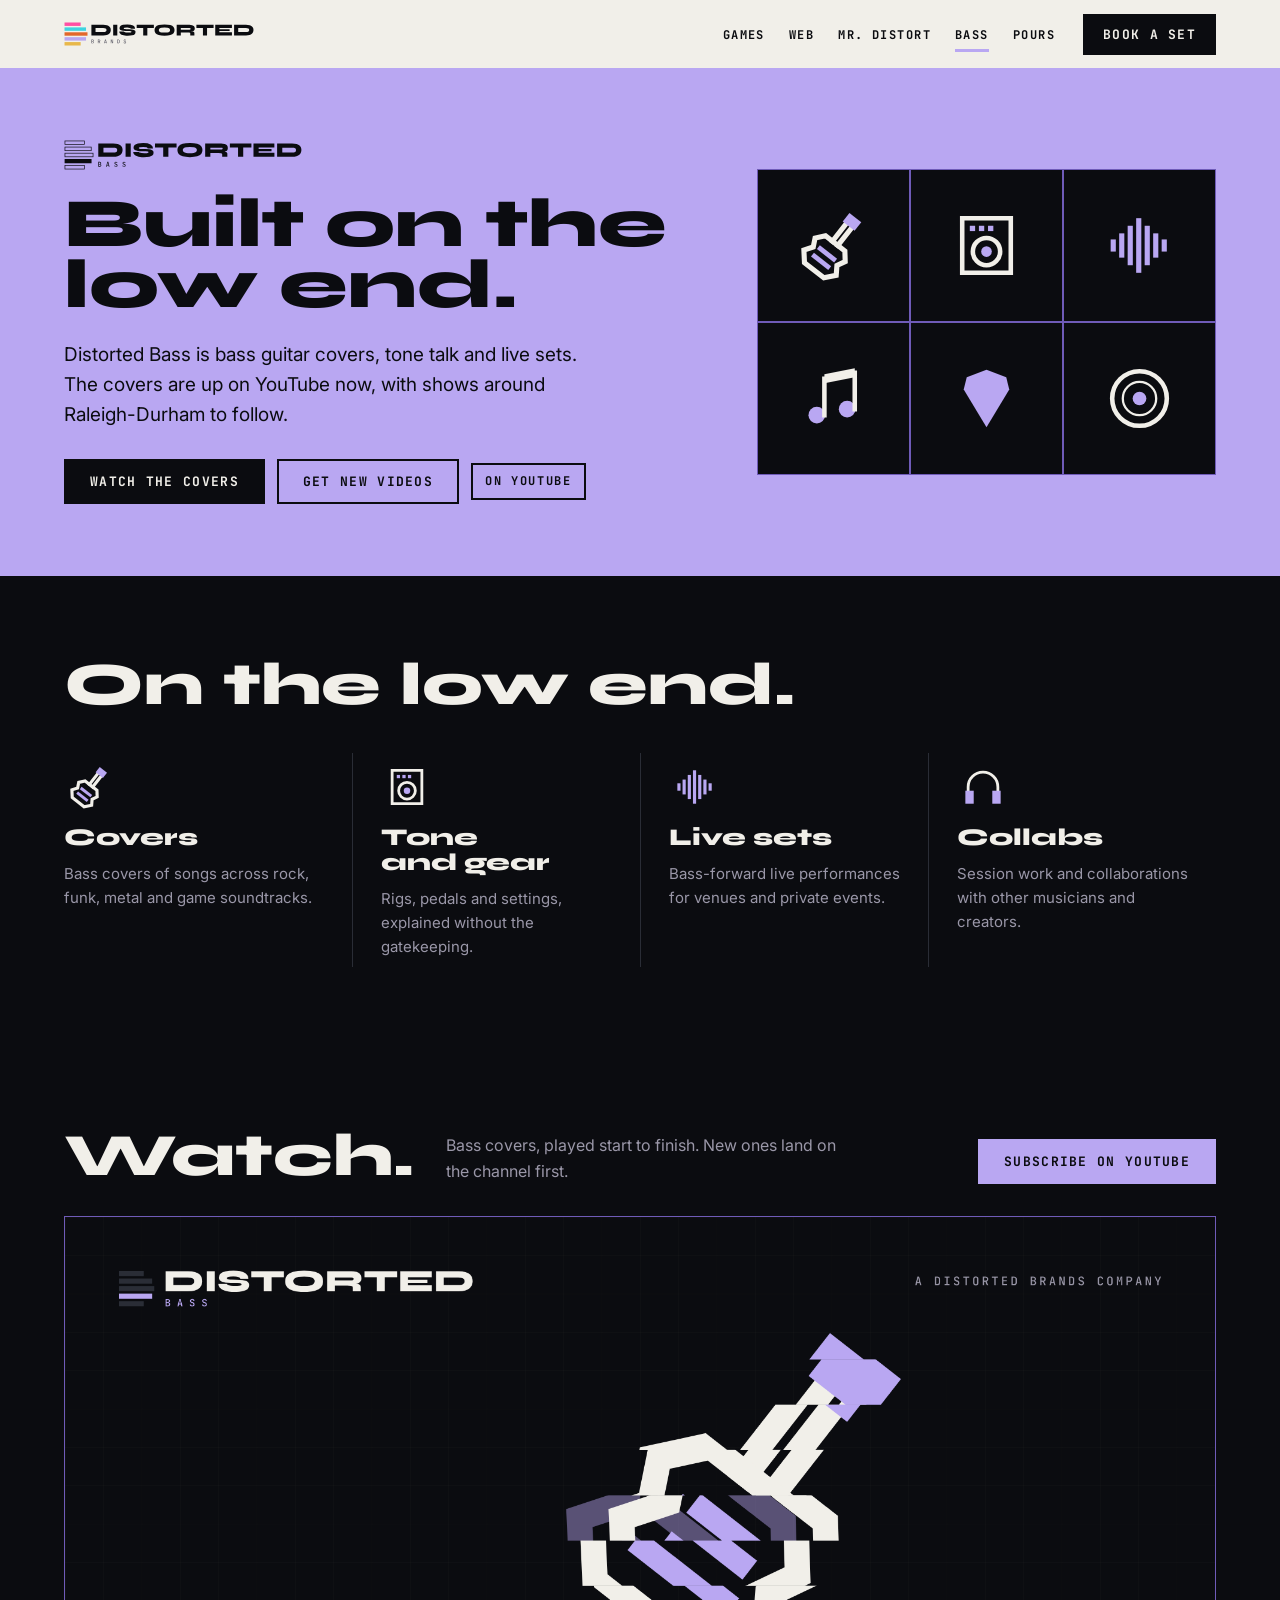
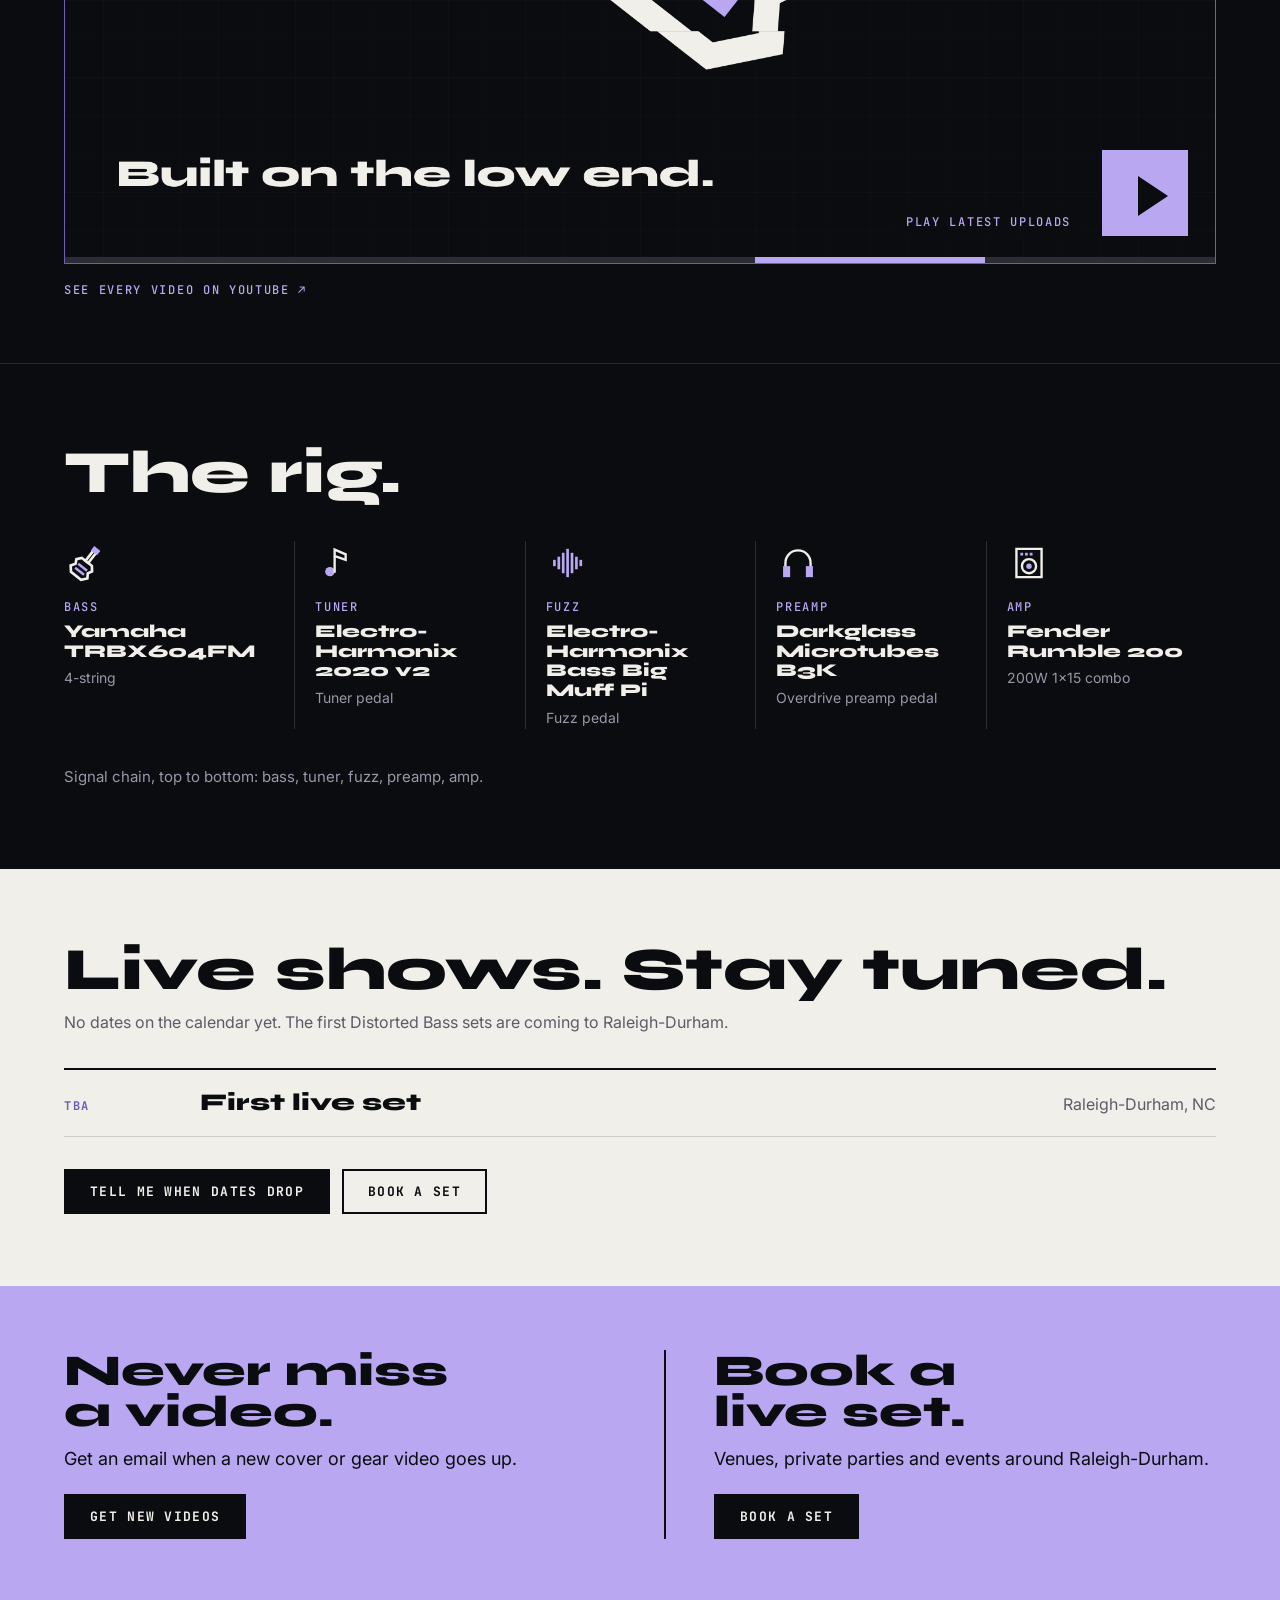
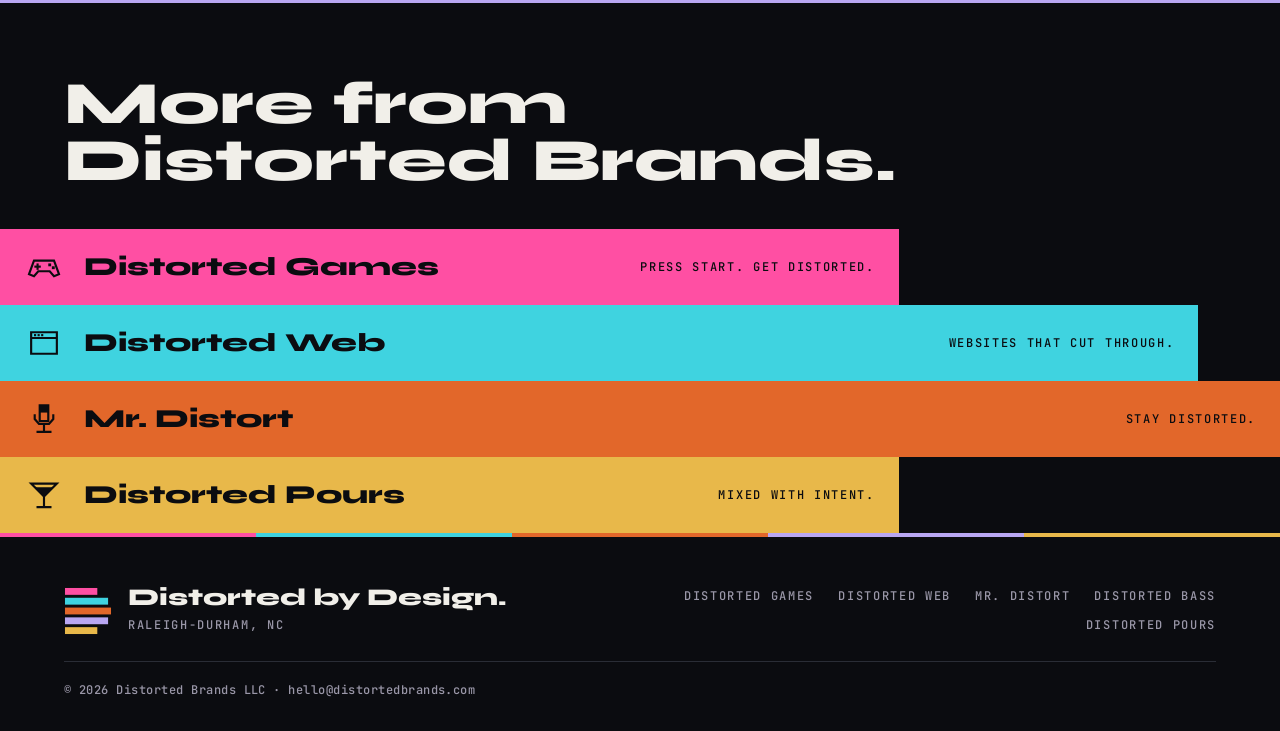
==== commit 39b6007b: "Bass: add Watch, Rig and Live shows sections Click-to-load YouTube player for the channel's latest u" ====
--- a/bass/index.html
+++ b/bass/index.html
@@ -37,15 +37,44 @@
     <div class="bhero-copy">
       <img class="bhero-logo" src="/assets/logos/distorted-bass-horizontal-black.svg" alt="Distorted Bass" height="30">
       <h1>Built on the low end.</h1>
-      <p>Distorted Bass is bass guitar covers, tone talk and live sets. The YouTube channel is launching now, with shows around Raleigh-Durham to follow.</p>
-      <div class="row"><button class="btn " type="button" data-open="updates">Get new videos</button><button class="btn ghost-ink" type="button" data-open="book">Book a set</button><span class="status mono">Launching</span></div>
+      <p>Distorted Bass is bass guitar covers, tone talk and live sets. The covers are up on YouTube now, with shows around Raleigh-Durham to follow.</p>
+      <div class="row"><a class="btn" href="#watch">Watch the covers</a><button class="btn ghost-ink" type="button" data-open="updates">Get new videos</button><span class="status mono">On YouTube</span></div>
     </div>
     <div class="tiles" aria-hidden="true"><div><img src="/assets/icons/distorted-bass-icon-bass-guitar-color-on-dark.svg" alt="" width="64" height="64"></div><div><img src="/assets/icons/distorted-bass-icon-amp-color-on-dark.svg" alt="" width="64" height="64"></div><div><img src="/assets/icons/distorted-bass-icon-sound-wave-color-on-dark.svg" alt="" width="64" height="64"></div><div><img src="/assets/icons/distorted-bass-icon-notes-color-on-dark.svg" alt="" width="64" height="64"></div><div><img src="/assets/icons/distorted-bass-icon-pick-color-on-dark.svg" alt="" width="64" height="64"></div><div><img src="/assets/icons/distorted-bass-icon-vinyl-color-on-dark.svg" alt="" width="64" height="64"></div></div>
   </div>
 </section><section class="block">
   <div class="wrap"><h2 class="t">On the low end.</h2><div class="cards" style="--c:#B9A7F2"><div><img src="/assets/icons/distorted-bass-icon-bass-guitar-color-on-dark.svg" alt="" width="52" height="52"><h3>Covers</h3><p>Bass covers of songs across rock, funk, metal and game soundtracks.</p></div><div><img src="/assets/icons/distorted-bass-icon-amp-color-on-dark.svg" alt="" width="52" height="52"><h3>Tone and gear</h3><p>Rigs, pedals and settings, explained without the gatekeeping.</p></div><div><img src="/assets/icons/distorted-bass-icon-sound-wave-color-on-dark.svg" alt="" width="52" height="52"><h3>Live sets</h3><p>Bass-forward live performances for venues and private events.</p></div><div><img src="/assets/icons/distorted-bass-icon-headphones-color-on-dark.svg" alt="" width="52" height="52"><h3>Collabs</h3><p>Session work and collaborations with other musicians and creators.</p></div></div></div>
-</section><section class="steps" style="--deep:#6F5BB8">
-  <div class="wrap"><h2 class="t">What's coming.</h2><ol><li class="now"><span class="mono">01</span><h3>Channel launch</h3><p>First covers go up on YouTube.</p></li><li><span class="mono">02</span><h3>Regular uploads</h3><p>A steady schedule of covers and gear videos.</p></li><li><span class="mono">03</span><h3>Live shows</h3><p>Sets around Raleigh-Durham.</p></li></ol></div>
+</section><section class="watch" id="watch" style="--c:#B9A7F2;--deep:#6F5BB8">
+  <div class="wrap">
+    <div class="watch-head"><h2 class="t">Watch.</h2><p>Bass covers, played start to finish. New ones land on the channel first.</p><a class="btn" href="https://www.youtube.com/@Mr_Distort?sub_confirmation=1" target="_blank" rel="noopener">Subscribe on YouTube</a></div>
+    <div class="player" data-list="UU-QX8GmsuYV7UCvqzJmSHOw">
+      <button class="player-poster" type="button" aria-label="Play the latest Distorted Bass videos">
+        <img src="/assets/bass/watch-poster.png" alt="" width="1920" height="1080" loading="lazy">
+        <span class="player-play" aria-hidden="true"></span>
+        <span class="player-label mono">Play latest uploads</span>
+      </button>
+    </div>
+    <p class="watch-more mono"><a href="https://www.youtube.com/@Mr_Distort/videos" target="_blank" rel="noopener">See every video on YouTube ↗</a></p>
+  </div>
+</section><section class="block rig" style="--c:#B9A7F2">
+  <div class="wrap">
+    <h2 class="t">The rig.</h2>
+    <ol class="rig-list">
+      <li><img src="/assets/icons/distorted-bass-icon-bass-guitar-color-on-dark.svg" alt="" width="44" height="44"><span class="mono">Bass</span><strong>Yamaha TRBX604FM</strong><em>4-string</em></li>
+      <li><img src="/assets/icons/distorted-bass-icon-note-color-on-dark.svg" alt="" width="44" height="44"><span class="mono">Tuner</span><strong>Electro-Harmonix 2020 v2</strong><em>Tuner pedal</em></li>
+      <li><img src="/assets/icons/distorted-bass-icon-sound-wave-color-on-dark.svg" alt="" width="44" height="44"><span class="mono">Fuzz</span><strong>Electro-Harmonix Bass Big Muff Pi</strong><em>Fuzz pedal</em></li>
+      <li><img src="/assets/icons/distorted-bass-icon-headphones-color-on-dark.svg" alt="" width="44" height="44"><span class="mono">Preamp</span><strong>Darkglass Microtubes B3K</strong><em>Overdrive preamp pedal</em></li>
+      <li><img src="/assets/icons/distorted-bass-icon-amp-color-on-dark.svg" alt="" width="44" height="44"><span class="mono">Amp</span><strong>Fender Rumble 200</strong><em>200W 1x15 combo</em></li>
+    </ol>
+    <p class="rig-note">Signal chain, top to bottom: bass, tuner, fuzz, preamp, amp.</p>
+  </div>
+</section><section class="steps shows" style="--deep:#6F5BB8">
+  <div class="wrap">
+    <h2 class="t">Live shows. Stay tuned.</h2>
+    <p class="note">No dates on the calendar yet. The first Distorted Bass sets are coming to Raleigh-Durham.</p>
+    <ul class="dates"><li><span class="mono">TBA</span><strong>First live set</strong><em>Raleigh-Durham, NC</em></li></ul>
+    <div class="row"><button class="btn" type="button" data-open="updates">Tell me when dates drop</button><button class="btn ghost-ink" type="button" data-open="book">Book a set</button></div>
+  </div>
 </section><section class="cta split" style="--c:#B9A7F2">
   <div class="wrap">
     <div><h2>Never miss a video.</h2><p>Get an email when a new cover or gear video goes up.</p><button class="btn " type="button" data-open="updates">Get new videos</button></div>
@@ -64,6 +93,7 @@
   <div class="modal-body">
     <form name="bass-newsletter" method="POST" action="/thanks/" data-netlify="true" netlify-honeypot="bot-field" class="mform">
       <input type="hidden" name="form-name" value="bass-newsletter">
+      <input type="hidden" name="subject" value="New Distorted Bass newsletter signup">
       <p class="hp"><label>Leave this empty <input name="bot-field"></label></p>
       <p class="intro full">An email when a new cover, gear video or show date goes up. Nothing else.</p>
       <label for="updates-name"><span class="mono">First name</span><input id="updates-name" name="first-name" type="text" autocomplete="given-name"></label><label for="updates-email"><span class="mono">Email <i aria-hidden="true">*</i></span><input id="updates-email" name="email" type="email" required autocomplete="email"></label><fieldset class="full"><legend class="mono">Send me</legend><div class="checks"><label class="check"><input type="checkbox" name="interests" value="New videos"><span>New videos</span></label><label class="check"><input type="checkbox" name="interests" value="Live show dates"><span>Live show dates</span></label></div></fieldset><p class="fine full">We only email about Distorted Bass. Unsubscribe anytime.</p>
@@ -83,6 +113,7 @@
   <div class="modal-body">
     <form name="bass-booking" method="POST" action="/thanks/" data-netlify="true" netlify-honeypot="bot-field" class="mform">
       <input type="hidden" name="form-name" value="bass-booking">
+      <input type="hidden" name="subject" value="New Distorted Bass live booking request">
       <p class="hp"><label>Leave this empty <input name="bot-field"></label></p>
       <p class="intro full">Tell me about the event and I'll get back to you with availability.</p>
       <label for="b-name"><span class="mono">Name <i aria-hidden="true">*</i></span><input id="b-name" name="name" type="text" required autocomplete="name"></label><label for="b-email"><span class="mono">Email <i aria-hidden="true">*</i></span><input id="b-email" name="email" type="email" required autocomplete="email"></label><label for="b-type"><span class="mono">Type of event <i aria-hidden="true">*</i></span><select id="b-type" name="event-type" required><option value="">Choose one</option><option>Venue show</option><option>Private party</option><option>Corporate event</option><option>Festival</option><option>Something else</option></select></label><label for="b-date"><span class="mono">Event date</span><input id="b-date" name="event-date" type="date"></label><label for="b-where"><span class="mono">Venue or city</span><input id="b-where" name="location" type="text" placeholder="e.g. Durham, NC"></label><label for="b-len"><span class="mono">Set length</span><select id="b-len" name="set-length"><option value="">Choose one</option><option>About 30 minutes</option><option>About 1 hour</option><option>2 hours or more</option><option>Not sure yet</option></select></label><label for="b-budget"><span class="mono">Budget (optional)</span><input id="b-budget" name="budget" type="text"></label><label for="b-msg" class="full"><span class="mono">Event details <i aria-hidden="true">*</i></span><textarea id="b-msg" name="details" required placeholder="Crowd size, vibe, gear available..."></textarea></label>
--- a/css/site.css
+++ b/css/site.css
@@ -265,17 +265,21 @@
 .cards .btn { justify-self: start; margin-top: 6px; }
 
 /* web tiers */
-.tiers { display: grid; grid-template-columns: repeat(3, minmax(0, 1fr)); gap: 16px; }
+.tiers { display: grid; grid-template-columns: repeat(4, minmax(0, 1fr)); gap: 16px; }
 .tier { display: flex; flex-direction: column; gap: 12px; padding: 32px 28px; background: var(--panel); border: 1px solid var(--graphite); border-top: 6px solid var(--c); }
 .tier img { width: 52px; }
 .tier .mono { color: var(--c); }
-.tier h3 { font-size: 30px; }
+.tier h3 { font-size: 26px; }
 .tier p { color: var(--fog); }
 .tier ul { list-style: none; margin: 4px 0 8px; padding: 0; display: grid; gap: 8px; }
 .tier li { padding-left: 22px; position: relative; font-size: 15px; }
 .tier li::before { content: ""; position: absolute; left: 0; top: .62em; width: 12px; height: 4px; background: var(--c); }
 .tier .btn { margin-top: auto; align-self: flex-start; }
-@media (max-width: 960px) { .tiers { grid-template-columns: minmax(0, 1fr); } }
+@media (max-width: 1120px) { .tiers { grid-template-columns: repeat(2, minmax(0, 1fr)); } }
+@media (max-width: 640px) { .tiers { grid-template-columns: minmax(0, 1fr); } }
+.tier-top { display: flex; justify-content: space-between; align-items: flex-start; gap: 12px; }
+.price { font: 800 40px/1 var(--display); color: var(--bone) !important; text-align: right; }
+.price small { display: block; font-size: 10px; color: var(--fog); margin-bottom: 6px; }
 
 /* two-up CTA band (bass) */
 .cta.split .wrap { grid-template-columns: 1fr 1fr; align-items: start; gap: 48px; }
@@ -329,3 +333,103 @@
   .modal-body { padding: 20px 16px calc(24px + env(safe-area-inset-bottom, 0px)); }
   .mform { grid-template-columns: 1fr; }
 }
+.bform { display: grid; gap: 16px; }
+.bform .intro { color: var(--fog); }
+.bform iframe { width: 100%; border: 0; }
+
+/* patch notes */
+.pn-head { background: var(--c); color: var(--ink); }
+.pn-head .wrap { display: grid; gap: 18px; padding-block: 56px 64px; }
+.pn-back { justify-self: start; font-weight: 700; }
+.pn-back:hover { text-decoration: underline; text-underline-offset: 4px; }
+.pn-meta { display: flex; flex-wrap: wrap; gap: 14px; }
+.pn-head h1 { font-size: clamp(40px, 6.4vw, 92px); line-height: .9; max-width: 14ch; }
+.pn-dek { font-size: 20px; max-width: 46ch; }
+.pn { padding-block: 64px 88px; }
+.pn-col { max-width: 760px; margin: 0 auto; padding-left: var(--gutter); padding-right: max(24px, env(safe-area-inset-right, 0px)); display: grid; gap: 56px; }
+.pn-col p { font-size: 18px; line-height: 1.65; }
+.pn-lede { font-size: 21px !important; }
+.pn-sec, .pn-box { display: grid; gap: 20px; }
+.pn-sec + .pn-sec { border-top: 1px solid var(--graphite); padding-top: 56px; }
+.pn-label { color: var(--games); font-weight: 700; }
+.pn-col h2 { font-size: clamp(28px, 4vw, 40px); line-height: 1.02; }
+.pn figure { margin: 0; display: grid; gap: 8px; }
+.pn figure img { width: 100%; image-rendering: pixelated; border: 1px solid var(--graphite); }
+.pn figcaption { color: var(--fog); text-transform: none; letter-spacing: .02em; }
+.pn-pair { display: grid; grid-template-columns: 1fr 1fr; gap: 14px; }
+@media (max-width: 560px) { .pn-pair { grid-template-columns: 1fr; } }
+.pn-track { list-style: none; margin: 4px 0 0; padding: 0; display: grid; grid-template-columns: repeat(5, 1fr); gap: 4px; }
+.pn-track li { display: grid; gap: 8px; font: 700 11px/1.2 var(--mono); letter-spacing: .08em; text-transform: uppercase; color: var(--fog); }
+.pn-track li::before { content: ""; height: 8px; background: var(--graphite); }
+.pn-track li.done { color: var(--bone); }
+.pn-track li.done::before { background: #B8236F; }
+.pn-track li.now { color: var(--games); }
+.pn-track li.now::before { background: var(--games); }
+.pn-box { background: var(--games); color: var(--ink); padding: 32px; }
+.pn-box .pn-label { color: var(--ink); }
+.pn-box .btn { justify-self: start; background: var(--ink); color: var(--bone); border-color: var(--ink); }
+.pn-box .btn:hover { background: transparent; color: var(--ink); }
+.pn-link { color: var(--games); text-decoration: underline; text-underline-offset: 3px; }
+.pn-sign { display: grid; gap: 4px; border-top: 1px solid var(--graphite); padding-top: 40px; }
+.pn-tag { font: 800 26px/1.1 var(--display) !important; color: var(--games); margin-top: 12px !important; }
+.pn-list { list-style: none; margin: 0; padding: 0; display: grid; gap: 24px; }
+.pn-list a { display: grid; grid-template-columns: minmax(0, 1fr) minmax(0, 1.2fr); gap: 32px; align-items: center; padding: 24px; background: var(--panel); border: 1px solid var(--graphite); border-left: 6px solid var(--games); }
+.pn-list img { width: 100%; image-rendering: pixelated; }
+.pn-list div { display: grid; gap: 12px; }
+.pn-list h2 { font-size: clamp(28px, 3.4vw, 44px); }
+.pn-list p { color: var(--fog); }
+.pn-list b { color: var(--games); }
+.pn-read { color: var(--games); font-weight: 700; }
+.pn-list a:hover h2 { text-decoration: underline; text-underline-offset: 6px; }
+@media (max-width: 760px) { .pn-list a { grid-template-columns: minmax(0, 1fr); gap: 20px; } }
+.pn-steps-link { margin-top: 36px; }
+
+/* bass: watch, rig, shows */
+.watch { padding-block: 80px 64px; border-bottom: 1px solid var(--graphite); }
+.watch-head { display: grid; grid-template-columns: auto 1fr auto; gap: 16px 32px; align-items: end; margin-bottom: 32px; }
+.watch-head h2.t { margin: 0; }
+.watch-head p { color: var(--fog); max-width: 40ch; }
+.watch-head .btn { background: var(--c); color: var(--ink); border-color: var(--c); }
+.watch-head .btn:hover { background: transparent; color: var(--c); }
+.player { position: relative; aspect-ratio: 16 / 9; background: var(--panel); border: 1px solid var(--deep); }
+.player iframe, .player-poster { position: absolute; inset: 0; width: 100%; height: 100%; border: 0; }
+.player-poster { padding: 0; background: none; cursor: pointer; color: var(--ink); }
+.player-poster img { width: 100%; height: 100%; object-fit: cover; }
+.player-play { position: absolute; right: 24px; bottom: 24px; width: 92px; height: 92px; background: var(--c); border: 3px solid var(--ink); transition: transform .2s ease; }
+.player-play::after { content: ""; position: absolute; left: 36px; top: 26px; border-style: solid; border-width: 20px 0 20px 30px; border-color: transparent transparent transparent var(--ink); }
+.player-poster:hover .player-play { transform: scale(1.08); }
+.player-label { position: absolute; right: 132px; bottom: 24px; padding: 8px 12px; background: var(--ink); color: var(--c); }
+.watch-more { margin-top: 18px; color: var(--c); }
+.watch-more a:hover { text-decoration: underline; }
+@media (max-width: 760px) {
+  .watch { padding-block: 56px 48px; }
+  .watch-head { grid-template-columns: 1fr; }
+  .watch-head .btn { justify-self: start; }
+  .player-play { width: 56px; height: 56px; right: 12px; bottom: 12px; }
+  .player-label { display: none; }
+  .player-play::after { left: 19px; top: 13px; border-width: 12px 0 12px 18px; }
+}
+.rig-list { list-style: none; margin: 0; padding: 0; display: grid; grid-template-columns: repeat(5, 1fr); counter-reset: rig; }
+.rig-list li { display: grid; gap: 6px; align-content: start; padding: 0 20px; border-left: 1px solid var(--graphite); position: relative; }
+.rig-list li:first-child { padding-left: 0; border-left: 0; }
+.rig-list img { width: 44px; margin-bottom: 8px; }
+.rig-list .mono { color: var(--c); }
+.rig-list strong { font: 800 18px/1.1 var(--display); }
+.rig-list em { font-style: normal; color: var(--fog); font-size: 14px; }
+.rig-note { margin-top: 36px; color: var(--fog); font-size: 15px; }
+@media (max-width: 960px) {
+  .rig-list { grid-template-columns: 1fr 1fr; gap: 32px 0; }
+  .rig-list li:nth-child(odd) { padding-left: 0; border-left: 0; }
+}
+@media (max-width: 520px) {
+  .rig-list { grid-template-columns: 1fr; gap: 0; }
+  .rig-list li { grid-template-columns: 44px 1fr; column-gap: 16px; padding: 18px 0; border-left: 0; border-top: 1px solid var(--graphite); }
+  .rig-list li:first-child { border-top: 0; padding-top: 0; }
+  .rig-list img { grid-row: span 3; margin: 0; }
+}
+.shows .dates { list-style: none; margin: 8px 0 32px; padding: 0; border-top: 2px solid var(--ink); }
+.shows .dates li { display: grid; grid-template-columns: 120px 1fr auto; gap: 16px; align-items: baseline; padding: 18px 0; border-bottom: 1px solid #cfccc3; border-left: 0; }
+.shows .dates .mono { color: var(--deep); font-weight: 700; }
+.shows .dates strong { font: 800 24px var(--display); }
+.shows .dates em { font-style: normal; color: #5d5b68; }
+@media (max-width: 560px) { .shows .dates li { grid-template-columns: 1fr; gap: 4px; } }
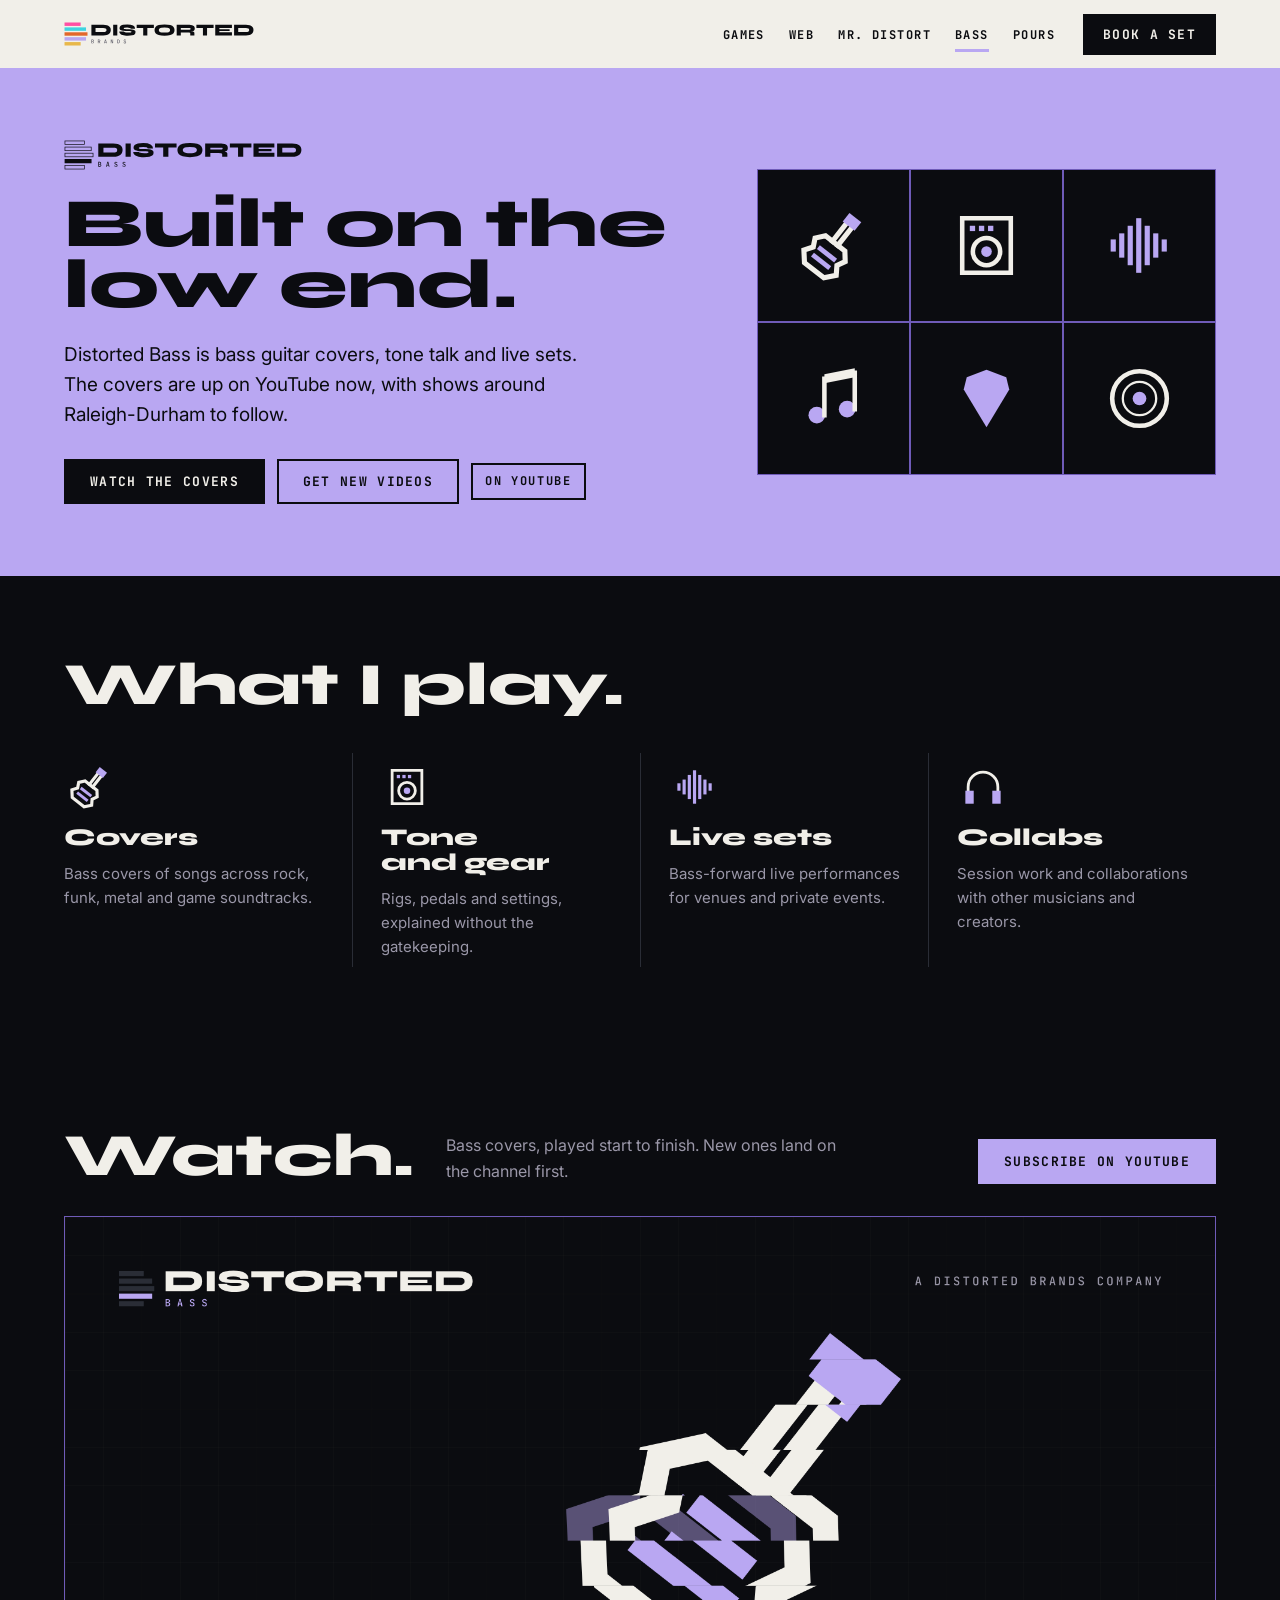
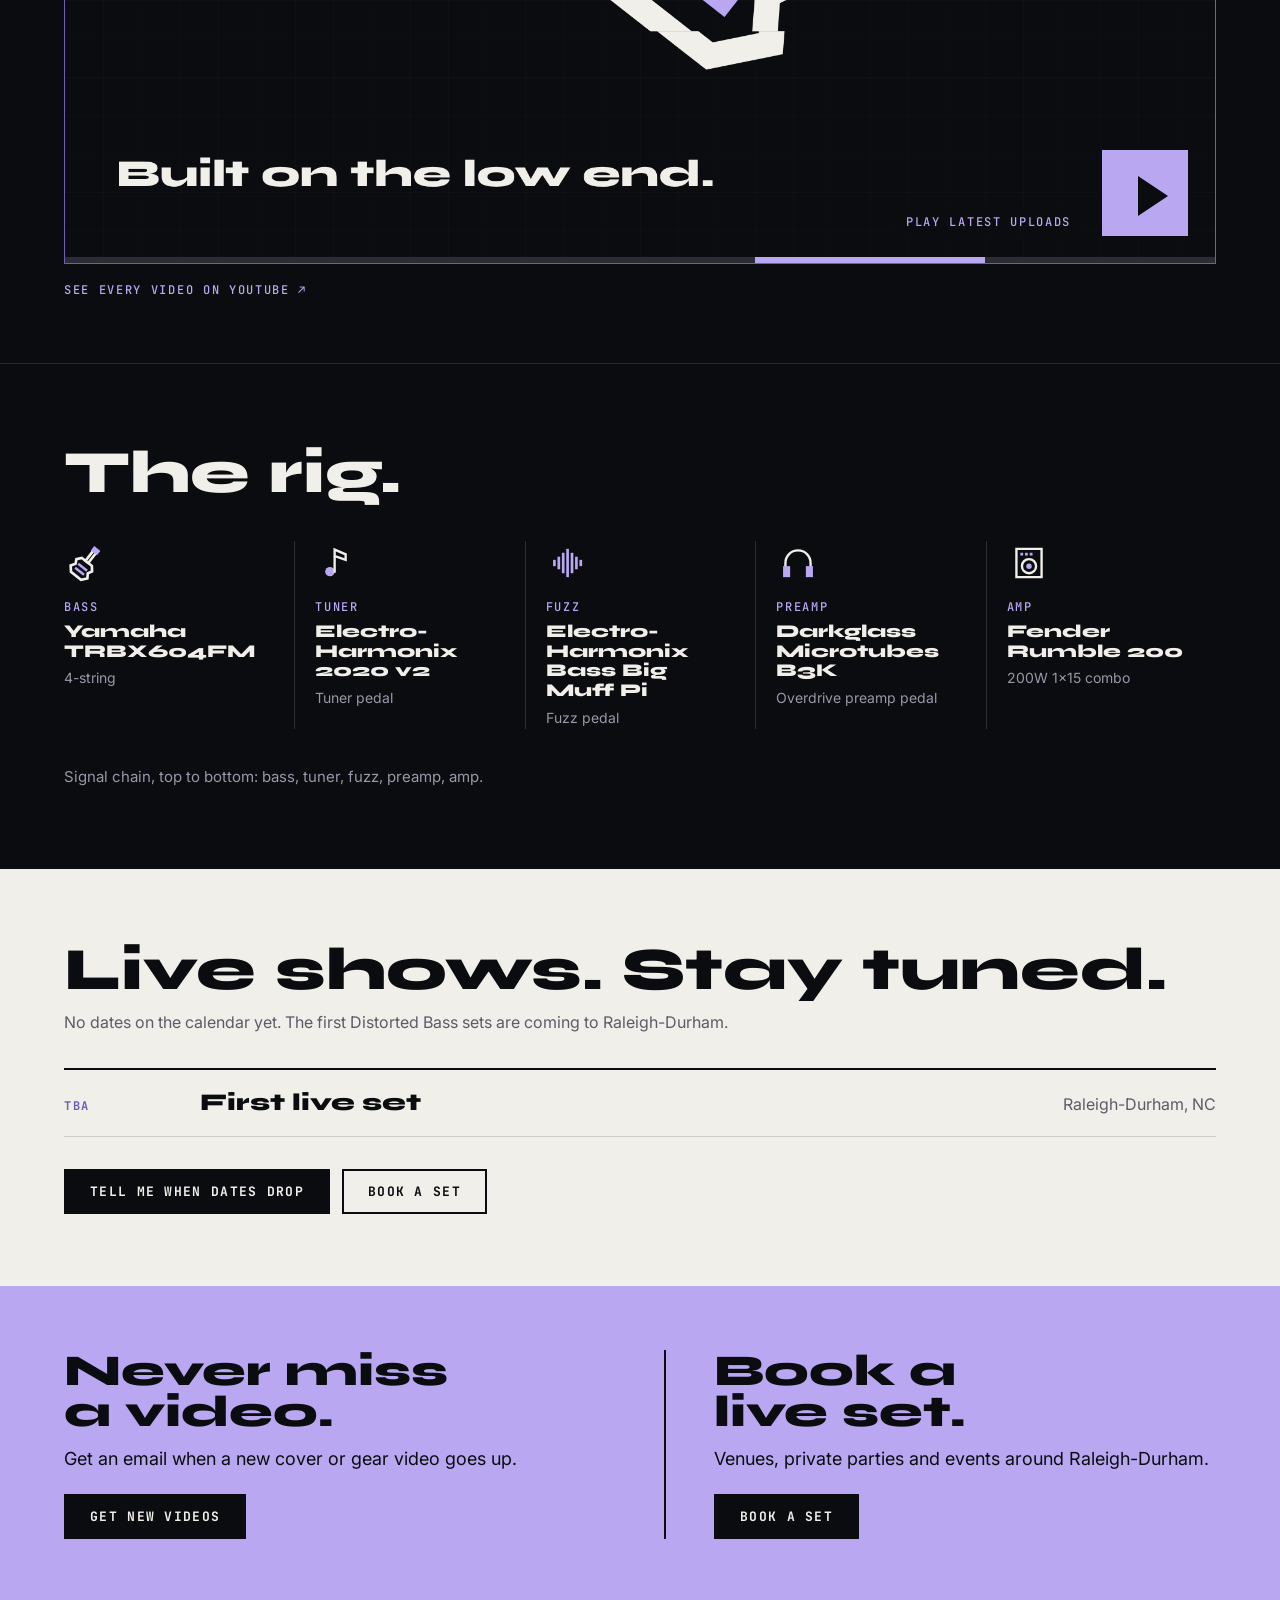
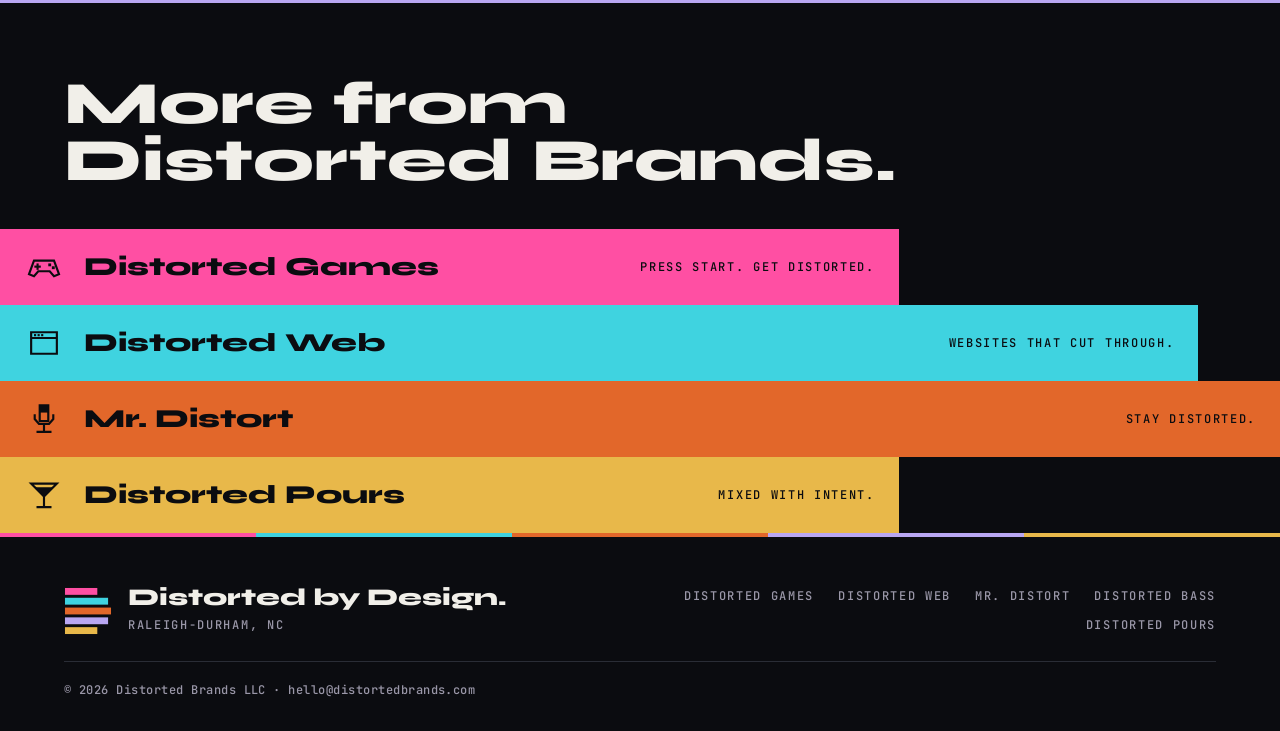
==== commit 001e83c2: "Bass: rename 'On the low end' heading to 'What I play' Co-Authored-By: Claude Opus 5.5 <noreply@anth" ====
--- a/bass/index.html
+++ b/bass/index.html
@@ -43,7 +43,7 @@
     <div class="tiles" aria-hidden="true"><div><img src="/assets/icons/distorted-bass-icon-bass-guitar-color-on-dark.svg" alt="" width="64" height="64"></div><div><img src="/assets/icons/distorted-bass-icon-amp-color-on-dark.svg" alt="" width="64" height="64"></div><div><img src="/assets/icons/distorted-bass-icon-sound-wave-color-on-dark.svg" alt="" width="64" height="64"></div><div><img src="/assets/icons/distorted-bass-icon-notes-color-on-dark.svg" alt="" width="64" height="64"></div><div><img src="/assets/icons/distorted-bass-icon-pick-color-on-dark.svg" alt="" width="64" height="64"></div><div><img src="/assets/icons/distorted-bass-icon-vinyl-color-on-dark.svg" alt="" width="64" height="64"></div></div>
   </div>
 </section><section class="block">
-  <div class="wrap"><h2 class="t">On the low end.</h2><div class="cards" style="--c:#B9A7F2"><div><img src="/assets/icons/distorted-bass-icon-bass-guitar-color-on-dark.svg" alt="" width="52" height="52"><h3>Covers</h3><p>Bass covers of songs across rock, funk, metal and game soundtracks.</p></div><div><img src="/assets/icons/distorted-bass-icon-amp-color-on-dark.svg" alt="" width="52" height="52"><h3>Tone and gear</h3><p>Rigs, pedals and settings, explained without the gatekeeping.</p></div><div><img src="/assets/icons/distorted-bass-icon-sound-wave-color-on-dark.svg" alt="" width="52" height="52"><h3>Live sets</h3><p>Bass-forward live performances for venues and private events.</p></div><div><img src="/assets/icons/distorted-bass-icon-headphones-color-on-dark.svg" alt="" width="52" height="52"><h3>Collabs</h3><p>Session work and collaborations with other musicians and creators.</p></div></div></div>
+  <div class="wrap"><h2 class="t">What I play.</h2><div class="cards" style="--c:#B9A7F2"><div><img src="/assets/icons/distorted-bass-icon-bass-guitar-color-on-dark.svg" alt="" width="52" height="52"><h3>Covers</h3><p>Bass covers of songs across rock, funk, metal and game soundtracks.</p></div><div><img src="/assets/icons/distorted-bass-icon-amp-color-on-dark.svg" alt="" width="52" height="52"><h3>Tone and gear</h3><p>Rigs, pedals and settings, explained without the gatekeeping.</p></div><div><img src="/assets/icons/distorted-bass-icon-sound-wave-color-on-dark.svg" alt="" width="52" height="52"><h3>Live sets</h3><p>Bass-forward live performances for venues and private events.</p></div><div><img src="/assets/icons/distorted-bass-icon-headphones-color-on-dark.svg" alt="" width="52" height="52"><h3>Collabs</h3><p>Session work and collaborations with other musicians and creators.</p></div></div></div>
 </section><section class="watch" id="watch" style="--c:#B9A7F2;--deep:#6F5BB8">
   <div class="wrap">
     <div class="watch-head"><h2 class="t">Watch.</h2><p>Bass covers, played start to finish. New ones land on the channel first.</p><a class="btn" href="https://www.youtube.com/@Mr_Distort?sub_confirmation=1" target="_blank" rel="noopener">Subscribe on YouTube</a></div>
